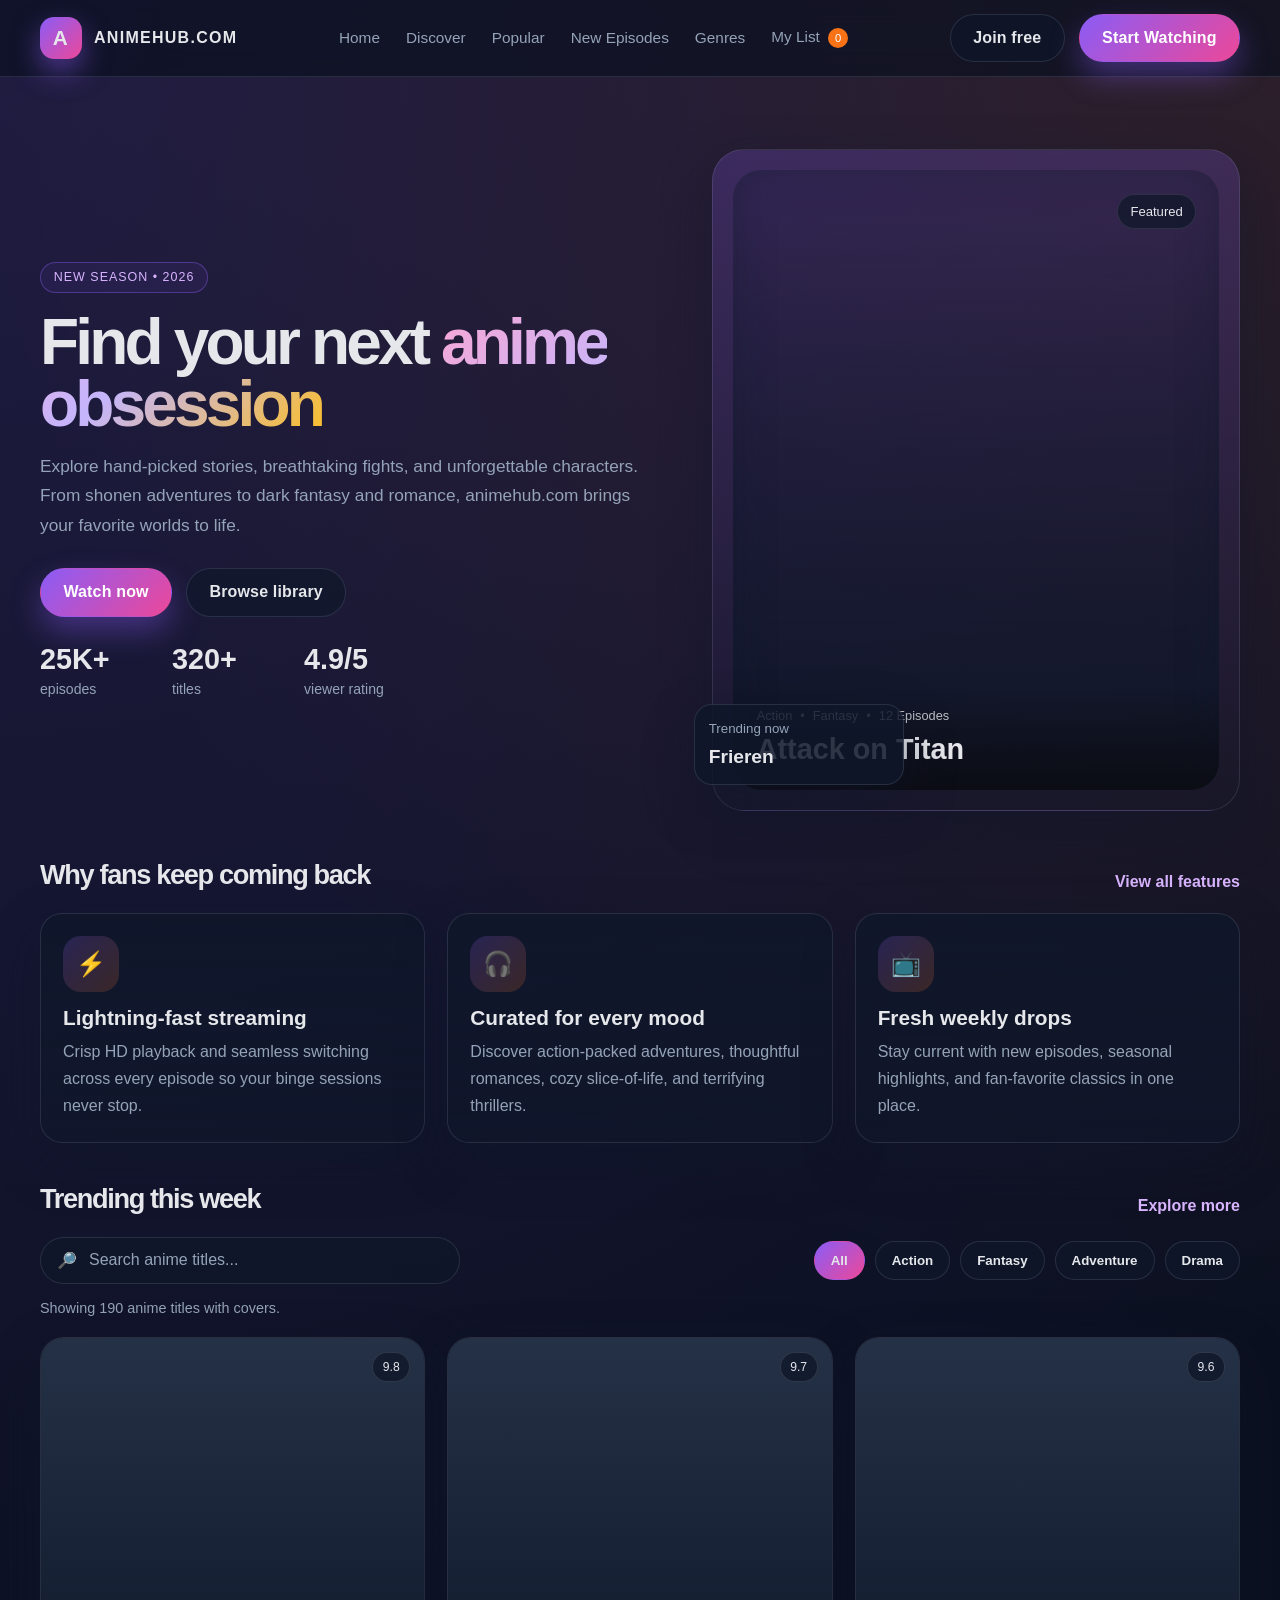
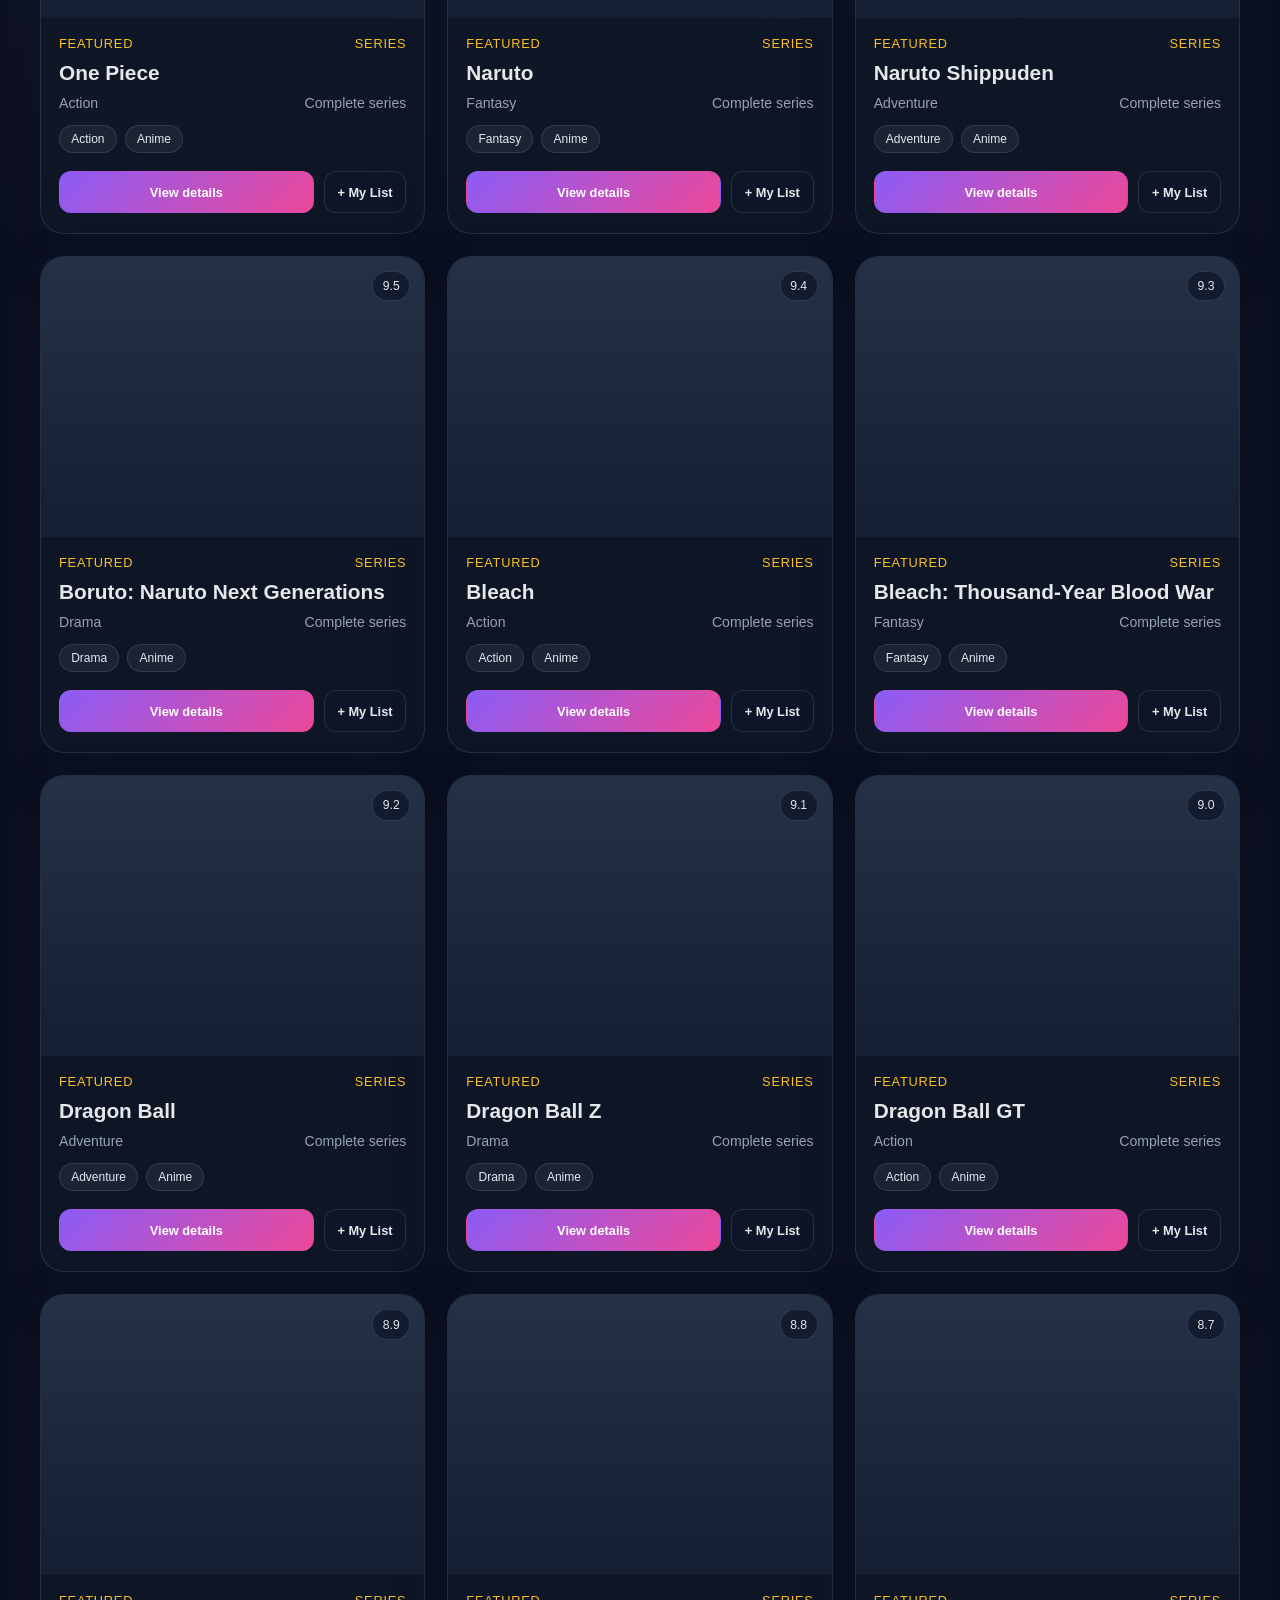
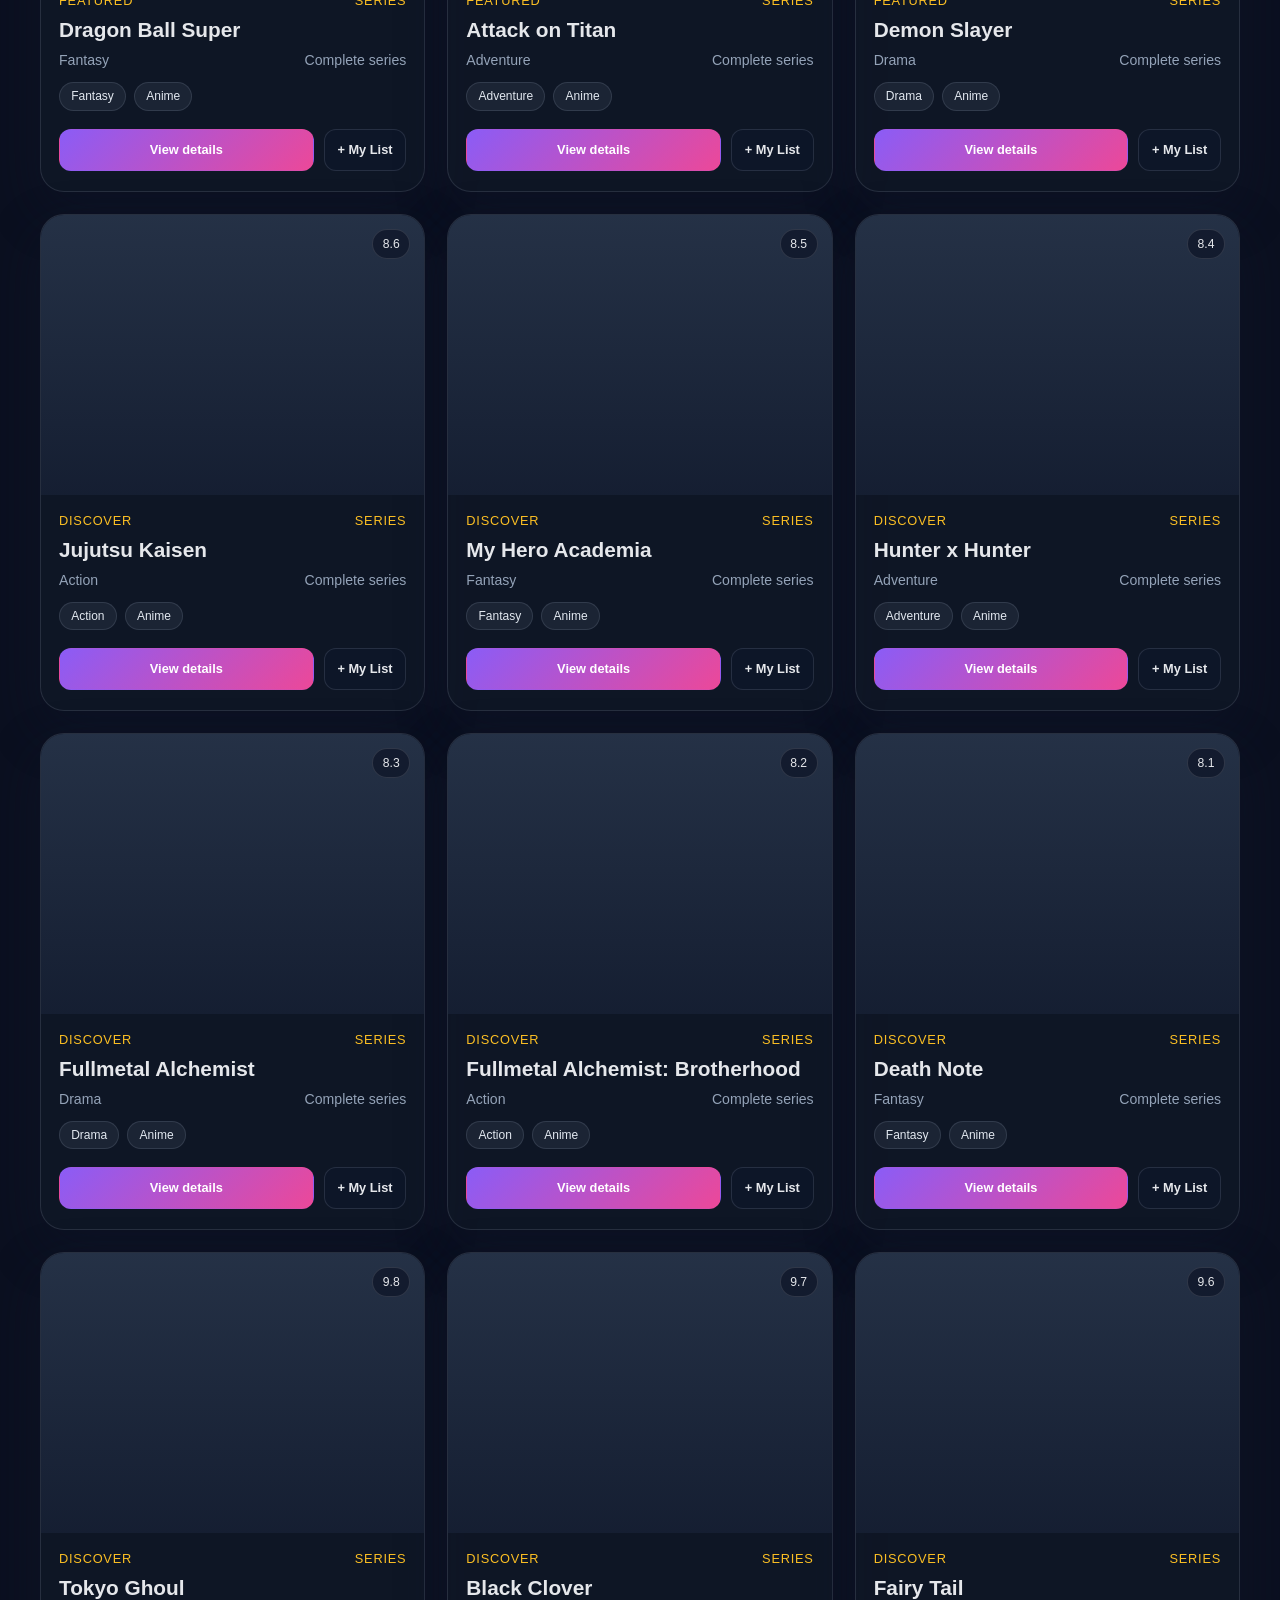
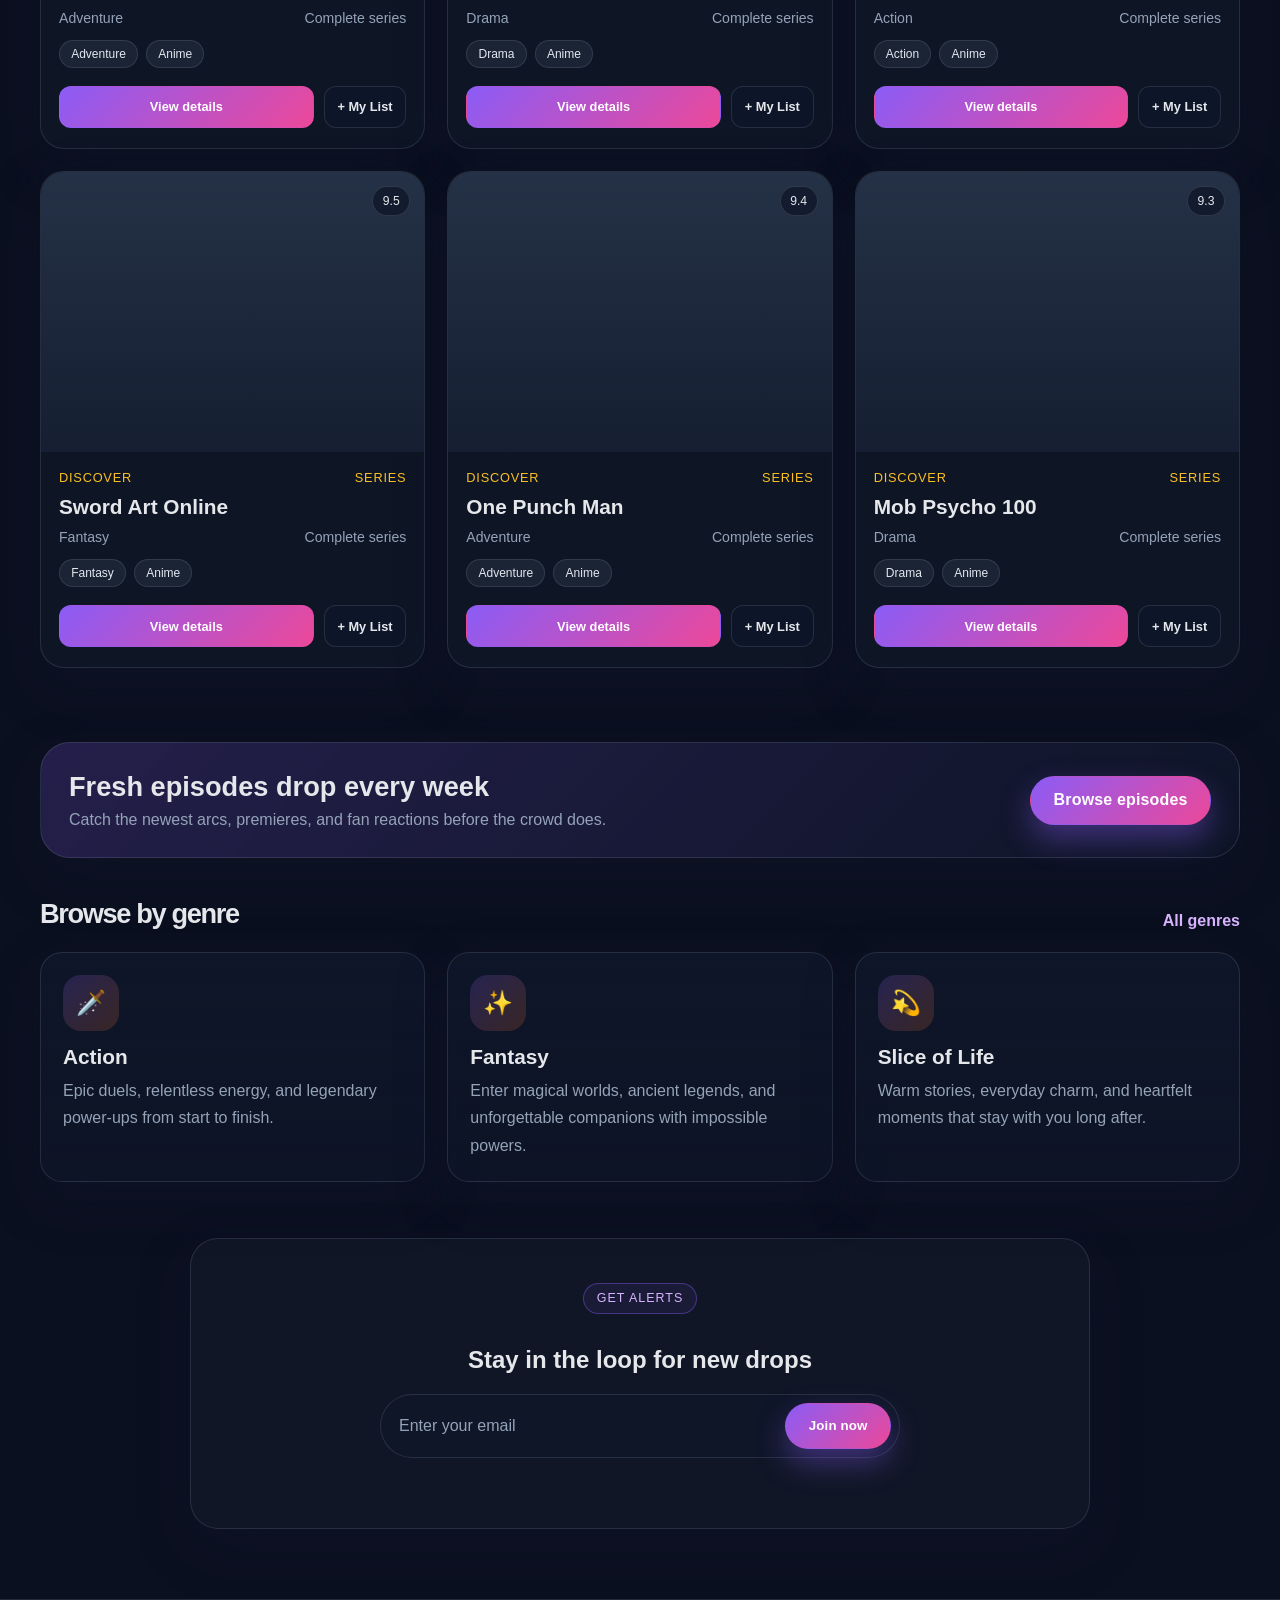
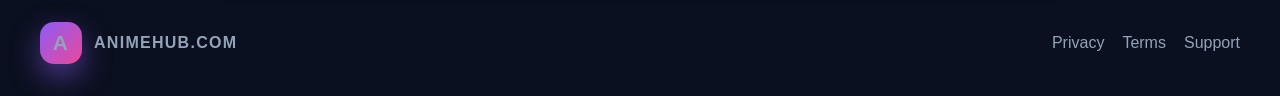
==== index.html @ bf31672d "Add files via upload" ====
<!DOCTYPE html>
<html lang="en">
  <head>
    <meta charset="UTF-8" />
    <meta name="viewport" content="width=device-width, initial-scale=1.0" />
    <title>animehub.com | Watch Your Next Obsession</title>
    <meta
      name="description"
      content="animehub.com is your portal to trending anime, epic adventures, and immersive worlds."
    />
    <meta name="theme-color" content="#0b1020" />
    <link rel="canonical" href="https://animehub.com/" />
    <meta property="og:url" content="https://animehub.com/" />
    <meta property="og:site_name" content="animehub.com" />
    <link rel="icon" type="image/svg+xml" href="favicon.svg" />
    <link rel="stylesheet" href="styles.css" />
  </head>
  <body>
    <header class="topbar">
      <div class="container nav">
        <a href="#" class="brand" aria-label="animehub.com home">
          <span class="brand-mark">A</span>
          <span>animehub.com</span>
        </a>

        <nav class="nav-links" aria-label="Main navigation">
          <a href="#home">Home</a>
          <a href="#discover">Discover</a>
          <a href="#popular">Popular</a>
          <a href="#new">New Episodes</a>
          <a href="#genres">Genres</a>
          <a href="#popular" id="watchlist-link">My List <span id="watchlist-count" class="nav-count">0</span></a>
        </nav>

        <button class="menu-toggle" type="button" aria-expanded="false" aria-controls="mobile-menu">
          <span class="sr-only">Open navigation menu</span>
          <span aria-hidden="true">☰</span>
        </button>

        <div class="nav-actions">
          <a href="#newsletter" class="btn ghost">Join free</a>
          <a href="#popular" class="btn primary">Start Watching</a>
        </div>
      </div>
      <nav id="mobile-menu" class="mobile-menu container" aria-label="Mobile navigation" hidden>
        <a href="#home">Home</a>
        <a href="#discover">Discover</a>
        <a href="#popular">Popular</a>
        <a href="#new">New Episodes</a>
        <a href="#genres">Genres</a>
        <a href="#popular" id="mobile-watchlist-link">My List <span id="mobile-watchlist-count" class="nav-count">0</span></a>
      </nav>
    </header>

    <main>
      <section class="hero" id="home">
        <div class="container hero-grid">
          <div class="hero-copy">
            <div class="eyebrow">New season • 2026</div>
            <h1>Find your next <span>anime obsession</span></h1>
            <p>
              Explore hand-picked stories, breathtaking fights, and unforgettable characters.
              From shonen adventures to dark fantasy and romance, animehub.com brings your favorite worlds to life.
            </p>

            <div class="hero-actions">
              <a href="#popular" class="btn primary">Watch now</a>
              <a href="#discover" class="btn ghost">Browse library</a>
            </div>

            <div class="stat-row" aria-label="Site statistics">
              <div class="stat">
                <strong>25K+</strong>
                <span>episodes</span>
              </div>
              <div class="stat">
                <strong>320+</strong>
                <span>titles</span>
              </div>
              <div class="stat">
                <strong>4.9/5</strong>
                <span>viewer rating</span>
              </div>
            </div>
          </div>

          <div class="hero-visual" aria-label="Featured anime poster">
            <div class="poster-frame">
              <div
                class="poster-card"
                style="background-image: linear-gradient(180deg, rgba(15, 23, 42, 0.15), rgba(15, 23, 42, 0.8)), url('https://cdn.myanimelist.net/images/anime/10/47347.jpg');"
              >
                <div class="poster-badge">Featured</div>

                <div class="poster-info">
                  <div class="meta">
                    <span>Action</span>
                    <span>•</span>
                    <span>Fantasy</span>
                    <span>•</span>
                    <span>12 Episodes</span>
                  </div>
                  <h3>Attack on Titan</h3>
                </div>
              </div>
            </div>

            <div class="float-card">
              <small>Trending now</small>
              <strong>Frieren</strong>
            </div>
          </div>
        </div>
      </section>

      <section class="section" id="discover">
        <div class="container">
          <div class="section-header">
            <h2>Why fans keep coming back</h2>
            <a href="#genres" class="link-more">View all features</a>
          </div>

          <div class="feature-row">
            <article class="feature-card">
              <div class="feature-icon">⚡</div>
              <h3>Lightning-fast streaming</h3>
              <p>
                Crisp HD playback and seamless switching across every episode so your binge sessions never stop.
              </p>
            </article>

            <article class="feature-card">
              <div class="feature-icon">🎧</div>
              <h3>Curated for every mood</h3>
              <p>
                Discover action-packed adventures, thoughtful romances, cozy slice-of-life, and terrifying thrillers.
              </p>
            </article>

            <article class="feature-card">
              <div class="feature-icon">📺</div>
              <h3>Fresh weekly drops</h3>
              <p>
                Stay current with new episodes, seasonal highlights, and fan-favorite classics in one place.
              </p>
            </article>
          </div>
        </div>
      </section>

      <section class="section" id="popular">
        <div class="container">
          <div class="section-header">
            <h2>Trending this week</h2>
            <a href="#popular" class="link-more">Explore more</a>
          </div>

          <div class="library-toolbar">
            <label class="search-box" aria-label="Search anime">
              <span>🔎</span>
              <input id="anime-search" type="search" placeholder="Search anime titles..." />
            </label>

            <div class="filter-chips" aria-label="Anime categories">
              <button class="filter-btn active" type="button" data-filter="All">All</button>
              <button class="filter-btn" type="button" data-filter="Action">Action</button>
              <button class="filter-btn" type="button" data-filter="Fantasy">Fantasy</button>
              <button class="filter-btn" type="button" data-filter="Adventure">Adventure</button>
              <button class="filter-btn" type="button" data-filter="Drama">Drama</button>
            </div>
          </div>

          <p id="catalog-status" class="catalog-status" aria-live="polite">Showing the animehub.com collection.</p>

          <div id="trending-grid" class="grid trending-grid"></div>
        </div>
      </section>

      <section class="section" id="new">
        <div class="container">
          <div class="banner">
            <div>
              <h3>Fresh episodes drop every week</h3>
              <p>Catch the newest arcs, premieres, and fan reactions before the crowd does.</p>
            </div>
            <a href="#popular" class="btn primary">Browse episodes</a>
          </div>
        </div>
      </section>

      <section class="section" id="genres">
        <div class="container">
          <div class="section-header">
            <h2>Browse by genre</h2>
            <a href="#popular" class="link-more">All genres</a>
          </div>

          <div class="feature-row">
            <article class="feature-card">
              <div class="feature-icon">🗡️</div>
              <h3>Action</h3>
              <p>Epic duels, relentless energy, and legendary power-ups from start to finish.</p>
            </article>

            <article class="feature-card">
              <div class="feature-icon">✨</div>
              <h3>Fantasy</h3>
              <p>Enter magical worlds, ancient legends, and unforgettable companions with impossible powers.</p>
            </article>

            <article class="feature-card">
              <div class="feature-icon">💫</div>
              <h3>Slice of Life</h3>
              <p>Warm stories, everyday charm, and heartfelt moments that stay with you long after.</p>
            </article>
          </div>
        </div>
      </section>

      <div class="container newsletter" id="newsletter">
        <div class="newsletter-card">
          <p class="eyebrow">Get alerts</p>
          <h2>Stay in the loop for new drops</h2>
          <form id="newsletter-form" class="newsletter-form">
            <input type="email" placeholder="Enter your email" aria-label="Email address" autocomplete="email" required />
            <button type="submit" class="btn primary">Join now</button>
          </form>
          <p id="newsletter-status" aria-live="polite"></p>
        </div>
      </div>
    </main>

    <dialog id="anime-dialog" class="anime-dialog" aria-labelledby="dialog-title">
      <button class="dialog-close" type="button" aria-label="Close title details">×</button>
      <div id="dialog-cover" class="dialog-cover"></div>
      <div class="dialog-content">
        <p id="dialog-kicker" class="eyebrow"></p>
        <h2 id="dialog-title"></h2>
        <p id="dialog-description" class="dialog-description"></p>
        <div class="dialog-actions">
          <a id="dialog-watch" class="btn primary" href="#">Open streaming page</a>
          <button id="dialog-list" class="btn ghost" type="button">Add to My List</button>
        </div>
      </div>
    </dialog>

    <footer>
      <div class="container footer-row">
        <div class="brand">
          <span class="brand-mark">A</span>
          <span>animehub.com</span>
        </div>

        <div class="footer-links">
          <a href="#newsletter">Privacy</a>
          <a href="#newsletter">Terms</a>
          <a href="mailto:support@animehub.example">Support</a>
        </div>
      </div>
    </footer>

    <script src="script.js" defer></script>
  </body>
</html>
---- styles.css ----
:root {
  --bg: #0b1020;
  --bg-2: #111827;
  --panel: rgba(15, 23, 42, 0.9);
  --panel-soft: rgba(30, 41, 59, 0.9);
  --surface: #111827;
  --surface-2: #1f2937;
  --primary: #8b5cf6;
  --secondary: #f97316;
  --text: #e5e7eb;
  --muted: #94a3b8;
  --line: rgba(148, 163, 184, 0.18);
  --success: #34d399;
  --shadow: 0 20px 50px rgba(15, 23, 42, 0.45);
}

* {
  box-sizing: border-box;
}

html {
  scroll-behavior: smooth;
}

body {
  margin: 0;
  font-family: "Segoe UI", Tahoma, Geneva, Verdana, sans-serif;
  background:
    radial-gradient(circle at top left, rgba(139, 92, 246, 0.16), transparent 28%),
    radial-gradient(circle at top right, rgba(249, 115, 22, 0.12), transparent 20%),
    var(--bg);
  color: var(--text);
}

a {
  color: inherit;
  text-decoration: none;
}

img {
  max-width: 100%;
  display: block;
}

.container {
  width: min(1200px, calc(100% - 32px));
  margin: 0 auto;
}

.topbar {
  position: sticky;
  top: 0;
  z-index: 10;
  backdrop-filter: blur(12px);
  background: rgba(11, 16, 32, 0.7);
  border-bottom: 1px solid var(--line);
}

.nav {
  display: flex;
  align-items: center;
  justify-content: space-between;
  gap: 20px;
  min-height: 76px;
}

.brand {
  display: flex;
  align-items: center;
  gap: 12px;
  font-weight: 800;
  letter-spacing: 0.08em;
  text-transform: uppercase;
}

.brand-mark {
  width: 42px;
  height: 42px;
  display: grid;
  place-items: center;
  border-radius: 14px;
  background: linear-gradient(135deg, var(--primary), #ec4899);
  box-shadow: 0 12px 28px rgba(139, 92, 246, 0.5);
  font-size: 1.3rem;
}

.nav-links {
  display: flex;
  align-items: center;
  gap: 26px;
  color: var(--muted);
  font-size: 0.96rem;
}

.nav-links a:hover {
  color: var(--text);
}

.nav-count {
  display: inline-grid;
  place-items: center;
  min-width: 20px;
  height: 20px;
  padding: 0 5px;
  margin-left: 4px;
  border-radius: 999px;
  background: var(--secondary);
  color: #fff;
  font-size: 0.7rem;
  line-height: 1;
}

.menu-toggle,
.mobile-menu {
  display: none;
}

.nav-actions {
  display: flex;
  align-items: center;
  gap: 14px;
}

.btn {
  display: inline-flex;
  align-items: center;
  justify-content: center;
  border: 1px solid transparent;
  padding: 0.9rem 1.4rem;
  border-radius: 999px;
  font-weight: 700;
  transition: 0.2s ease;
  cursor: pointer;
  letter-spacing: 0.01em;
}

.btn.primary {
  background: linear-gradient(135deg, var(--primary), #ec4899);
  color: white;
  box-shadow: 0 14px 30px rgba(139, 92, 246, 0.38);
}

.btn.primary:hover {
  transform: translateY(-1px);
  box-shadow: 0 18px 34px rgba(139, 92, 246, 0.46);
}

.btn.ghost {
  background: rgba(15, 23, 42, 0.65);
  border-color: var(--line);
  color: var(--text);
}

:focus-visible {
  outline: 3px solid #fbbf24;
  outline-offset: 3px;
}

.hero {
  padding: 72px 0 20px;
}

.hero-grid {
  display: grid;
  grid-template-columns: 1.1fr 0.9fr;
  gap: 26px;
  align-items: center;
}

.eyebrow {
  display: inline-flex;
  align-items: center;
  gap: 8px;
  padding: 0.45rem 0.8rem;
  border: 1px solid rgba(139, 92, 246, 0.4);
  background: rgba(139, 92, 246, 0.08);
  border-radius: 999px;
  font-size: 0.78rem;
  color: #d8b4fe;
  letter-spacing: 0.08em;
  text-transform: uppercase;
}

.hero-copy h1 {
  margin: 18px 0 16px;
  font-size: clamp(2.8rem, 5vw, 5rem);
  line-height: 0.98;
  letter-spacing: -0.06em;
}

.hero-copy h1 span {
  background: linear-gradient(135deg, #f9a8d4, #c4b5fd, #fbbf24);
  -webkit-background-clip: text;
  background-clip: text;
  color: transparent;
}

.hero-copy p {
  margin: 0 0 28px;
  max-width: 620px;
  color: var(--muted);
  font-size: 1.08rem;
  line-height: 1.7;
}

.hero-actions {
  display: flex;
  flex-wrap: wrap;
  gap: 14px;
  margin-bottom: 26px;
}

.stat-row {
  display: flex;
  flex-wrap: wrap;
  gap: 22px;
}

.stat {
  min-width: 110px;
}

.stat strong {
  display: block;
  font-size: 1.8rem;
  margin-bottom: 4px;
}

.stat span {
  color: var(--muted);
  font-size: 0.88rem;
}

.hero-visual {
  position: relative;
}

.poster-frame {
  position: relative;
  padding: 20px;
  border-radius: 32px;
  background: linear-gradient(180deg, rgba(139, 92, 246, 0.22), rgba(15, 23, 42, 0.15));
  border: 1px solid var(--line);
  box-shadow: var(--shadow);
}

.poster-card {
  position: relative;
  overflow: hidden;
  min-height: 620px;
  border-radius: 28px;
  background-size: cover;
  background-position: center;
  box-shadow: inset 0 0 40px rgba(15, 23, 42, 0.4);
}

.poster-badge {
  position: absolute;
  top: 24px;
  right: 24px;
  padding: 0.55rem 0.75rem;
  border-radius: 999px;
  background: rgba(15, 23, 42, 0.75);
  border: 1px solid rgba(255,255,255,0.1);
  font-size: 0.82rem;
  backdrop-filter: blur(10px);
}

.poster-info {
  position: absolute;
  inset: auto 0 0 0;
  padding: 24px;
  background: linear-gradient(180deg, transparent, rgba(11,12,18,0.9));
}

.poster-info .meta {
  display: flex;
  gap: 8px;
  flex-wrap: wrap;
  color: #f8fafc;
  opacity: 0.75;
  margin-bottom: 10px;
  font-size: 0.8rem;
}

.poster-info h3 {
  margin: 0;
  font-size: clamp(1.8rem, 2vw, 2.5rem);
}

.float-card {
  position: absolute;
  left: -18px;
  bottom: 26px;
  width: 210px;
  padding: 16px 14px;
  border-radius: 18px;
  background: rgba(15, 23, 42, 0.85);
  border: 1px solid var(--line);
  box-shadow: var(--shadow);
}

.float-card small {
  display: block;
  color: var(--muted);
  margin-bottom: 10px;
}

.float-card strong {
  display: block;
  font-size: 1.2rem;
}

.section {
  padding: 28px 0 12px;
}

.section-header {
  display: flex;
  align-items: end;
  justify-content: space-between;
  gap: 16px;
  margin-bottom: 22px;
}

.section-header h2 {
  margin: 0;
  font-size: clamp(1.7rem, 2vw, 2.4rem);
  letter-spacing: -0.05em;
}

.link-more {
  color: #d8b4fe;
  font-weight: 700;
}

.feature-row {
  display: grid;
  grid-template-columns: repeat(3, minmax(0, 1fr));
  gap: 22px;
}

.feature-card {
  padding: 22px;
  border: 1px solid var(--line);
  background: linear-gradient(180deg, rgba(15, 23, 42, 0.85), rgba(15, 23, 42, 0.6));
  border-radius: 22px;
  box-shadow: var(--shadow);
}

.feature-icon {
  width: 56px;
  height: 56px;
  display: grid;
  place-items: center;
  border-radius: 18px;
  background: linear-gradient(135deg, rgba(139,92,246,0.2), rgba(249,115,22,0.18));
  font-size: 1.5rem;
  margin-bottom: 14px;
}

.feature-card h3 {
  margin: 0 0 8px;
  font-size: 1.3rem;
}

.feature-card p {
  margin: 0;
  color: var(--muted);
  line-height: 1.7;
}

.grid {
  display: grid;
  gap: 22px;
}

.library-toolbar {
  display: flex;
  align-items: center;
  justify-content: space-between;
  gap: 16px;
  margin-bottom: 24px;
  flex-wrap: wrap;
}

.catalog-status {
  min-height: 1.3em;
  margin: -8px 0 18px;
  color: var(--muted);
  font-size: 0.9rem;
}

.search-box {
  flex: 1 1 320px;
  display: flex;
  align-items: center;
  gap: 10px;
  background: rgba(15, 23, 42, 0.8);
  border: 1px solid var(--line);
  border-radius: 999px;
  padding: 0.8rem 1rem;
  max-width: 420px;
}

.search-box input {
  flex: 1;
  border: none;
  background: transparent;
  color: var(--text);
  font: inherit;
  outline: none;
}

.search-box input::placeholder {
  color: var(--muted);
}

.filter-chips {
  display: flex;
  flex-wrap: wrap;
  gap: 10px;
}

.filter-btn {
  border: 1px solid var(--line);
  background: rgba(15, 23, 42, 0.7);
  color: var(--text);
  padding: 0.7rem 1rem;
  border-radius: 999px;
  cursor: pointer;
  font-weight: 600;
  transition: 0.2s ease;
}

.filter-btn.active,
.filter-btn:hover {
  background: linear-gradient(135deg, var(--primary), #ec4899);
  border-color: transparent;
}

.trending-grid {
  grid-template-columns: repeat(3, minmax(0, 1fr));
}

.anime-card {
  overflow: hidden;
  border-radius: 24px;
  border: 1px solid var(--line);
  background: rgba(17, 24, 39, 0.75);
  box-shadow: var(--shadow);
  cursor: pointer;
  transition: transform 0.25s ease, border-color 0.25s ease, box-shadow 0.25s ease;
}

.anime-card:hover {
  transform: translateY(-4px);
  border-color: rgba(139, 92, 246, 0.5);
  box-shadow: 0 24px 44px rgba(15, 23, 42, 0.52);
}

.anime-cover {
  position: relative;
  height: 280px;
  background-color: #273449;
  background-size: cover;
  background-position: center;
}

.anime-cover::after {
  content: "";
  position: absolute;
  inset: 0;
  background: linear-gradient(180deg, rgba(15, 23, 42, 0.1), rgba(15, 23, 42, 0.75));
}

.anime-badge {
  position: absolute;
  top: 14px;
  right: 14px;
  z-index: 1;
  padding: 0.45rem 0.6rem;
  border-radius: 999px;
  background: rgba(15, 23, 42, 0.8);
  border: 1px solid rgba(255,255,255,0.12);
  font-size: 0.76rem;
}

.anime-content {
  padding: 18px 18px 20px;
}

.anime-card-actions {
  display: grid;
  grid-template-columns: 1fr auto;
  gap: 10px;
  margin-top: 18px;
}

.card-action {
  min-height: 42px;
  border: 1px solid var(--line);
  border-radius: 12px;
  padding: 0.65rem 0.8rem;
  color: var(--text);
  background: rgba(15, 23, 42, 0.72);
  font: inherit;
  font-size: 0.8rem;
  font-weight: 700;
  cursor: pointer;
  transition: 0.2s ease;
}

.card-action:hover,
.card-action.saved {
  border-color: rgba(251, 191, 36, 0.65);
  color: #fcd34d;
}

.primary-action {
  background: linear-gradient(135deg, var(--primary), #ec4899);
  border-color: transparent;
  color: #fff;
}

.empty-state {
  grid-column: 1 / -1;
  text-align: center;
  padding: 2rem;
  border: 1px solid var(--line);
  border-radius: 18px;
  background: rgba(15, 23, 42, 0.7);
  color: var(--muted);
}

.anime-topline {
  display: flex;
  align-items: center;
  justify-content: space-between;
  gap: 8px;
  margin-bottom: 10px;
  color: #fbbf24;
  font-size: 0.8rem;
  letter-spacing: 0.06em;
  text-transform: uppercase;
}

.anime-content h3 {
  margin: 0 0 10px;
  font-size: 1.3rem;
}

.anime-meta {
  display: flex;
  align-items: center;
  justify-content: space-between;
  gap: 12px;
  color: var(--muted);
  font-size: 0.88rem;
}

.anime-tags {
  display: flex;
  flex-wrap: wrap;
  gap: 8px;
  margin-top: 14px;
}

.tag {
  display: inline-flex;
  padding: 0.38rem 0.7rem;
  border-radius: 999px;
  font-size: 0.75rem;
  color: #e2e8f0;
  background: rgba(148, 163, 184, 0.1);
  border: 1px solid var(--line);
}

.banner {
  margin-top: 34px;
  border: 1px solid var(--line);
  background: linear-gradient(135deg, rgba(139, 92, 246, 0.2), rgba(15, 23, 42, 0.7));
  border-radius: 30px;
  padding: 28px;
  display: flex;
  align-items: center;
  justify-content: space-between;
  gap: 18px;
  box-shadow: var(--shadow);
}

.banner h3 {
  margin: 0 0 8px;
  font-size: clamp(1.7rem, 2vw, 2.6rem);
}

.banner p {
  margin: 0;
  color: var(--muted);
}

.newsletter {
  margin: 44px auto 70px;
  max-width: 900px;
  text-align: center;
}

.newsletter-card {
  padding: 32px 28px;
  border-radius: 28px;
  border: 1px solid var(--line);
  background: rgba(17, 24, 39, 0.9);
  box-shadow: var(--shadow);
}

.newsletter-form {
  display: flex;
  max-width: 520px;
  margin: 20px auto 0;
  gap: 12px;
  background: rgba(15, 23, 42, 0.8);
  border: 1px solid var(--line);
  border-radius: 999px;
  padding: 8px 8px 8px 16px;
}

#newsletter-status {
  min-height: 24px;
  margin: 14px 0 0;
  font-weight: 600;
}

.newsletter-form input {
  flex: 1;
  border: none;
  background: transparent;
  color: var(--text);
  font: inherit;
  outline: none;
}

.newsletter-form input::placeholder {
  color: var(--muted);
}

footer {
  border-top: 1px solid var(--line);
  color: var(--muted);
  padding: 22px 0 32px;
}

.footer-row {
  display: flex;
  align-items: center;
  justify-content: space-between;
  gap: 20px;
}

.footer-links {
  display: flex;
  gap: 18px;
  flex-wrap: wrap;
}

.anime-dialog {
  width: min(620px, calc(100% - 32px));
  padding: 0;
  overflow: hidden;
  border: 1px solid rgba(148, 163, 184, 0.3);
  border-radius: 24px;
  background: var(--surface);
  color: var(--text);
  box-shadow: 0 30px 90px rgba(0, 0, 0, 0.55);
}

.anime-dialog::backdrop {
  background: rgba(2, 6, 23, 0.78);
  backdrop-filter: blur(5px);
}

.dialog-close {
  position: absolute;
  z-index: 2;
  top: 14px;
  right: 14px;
  width: 40px;
  height: 40px;
  border: 1px solid rgba(255, 255, 255, 0.18);
  border-radius: 50%;
  background: rgba(15, 23, 42, 0.75);
  color: #fff;
  font-size: 1.5rem;
  cursor: pointer;
}

.dialog-cover {
  min-height: 230px;
  background-position: center 25%;
  background-size: cover;
}

.dialog-content {
  padding: 24px;
}

.dialog-content h2 {
  margin: 14px 0 10px;
  font-size: clamp(1.8rem, 4vw, 2.6rem);
}

.dialog-description {
  margin: 0;
  color: var(--muted);
  line-height: 1.7;
}

.dialog-actions {
  display: flex;
  flex-wrap: wrap;
  gap: 12px;
  margin-top: 22px;
}

.dialog-status {
  min-height: 1.3em;
  margin: 14px 0 0;
  color: var(--success);
  font-size: 0.9rem;
}

.sr-only {
  position: absolute;
  width: 1px;
  height: 1px;
  padding: 0;
  margin: -1px;
  overflow: hidden;
  clip: rect(0, 0, 0, 0);
  white-space: nowrap;
  border: 0;
}

@media (max-width: 980px) {
  .hero-grid,
  .feature-row,
  .trending-grid {
    grid-template-columns: 1fr;
  }

  .nav-links {
    display: none;
  }

  .menu-toggle {
    display: inline-grid;
    place-items: center;
    width: 42px;
    height: 42px;
    margin-left: auto;
    border: 1px solid var(--line);
    border-radius: 12px;
    background: rgba(15, 23, 42, 0.75);
    color: var(--text);
    font-size: 1.2rem;
    cursor: pointer;
  }

  .mobile-menu[hidden] {
    display: none;
  }

  .mobile-menu {
    display: grid;
    grid-template-columns: repeat(3, 1fr);
    gap: 8px;
    padding-bottom: 16px;
  }

  .mobile-menu a {
    padding: 12px;
    border: 1px solid var(--line);
    border-radius: 12px;
    color: var(--muted);
    text-align: center;
    font-size: 0.9rem;
  }

  .mobile-menu a:hover {
    color: var(--text);
    border-color: rgba(139, 92, 246, 0.6);
  }

  .poster-card {
    min-height: 520px;
  }
}

@media (max-width: 640px) {
  .nav {
    padding: 12px 0;
  }

  .nav-actions {
    gap: 8px;
  }

  .nav-actions .ghost {
    display: none;
  }

  .btn {
    padding: 0.8rem 1rem;
    font-size: 0.9rem;
  }

  .hero {
    padding-top: 42px;
  }

  .hero-copy h1 {
    font-size: 2.8rem;
  }

  .section-header,
  .banner,
  .footer-row {
    flex-direction: column;
    align-items: flex-start;
  }

  .newsletter-form {
    flex-direction: column;
    border-radius: 18px;
    padding: 14px;
  }

  .newsletter-form .btn {
    width: 100%;
  }

  .mobile-menu {
    grid-template-columns: repeat(2, 1fr);
  }

  .anime-card-actions {
    grid-template-columns: 1fr;
  }

  .dialog-actions .btn {
    width: 100%;
  }
}
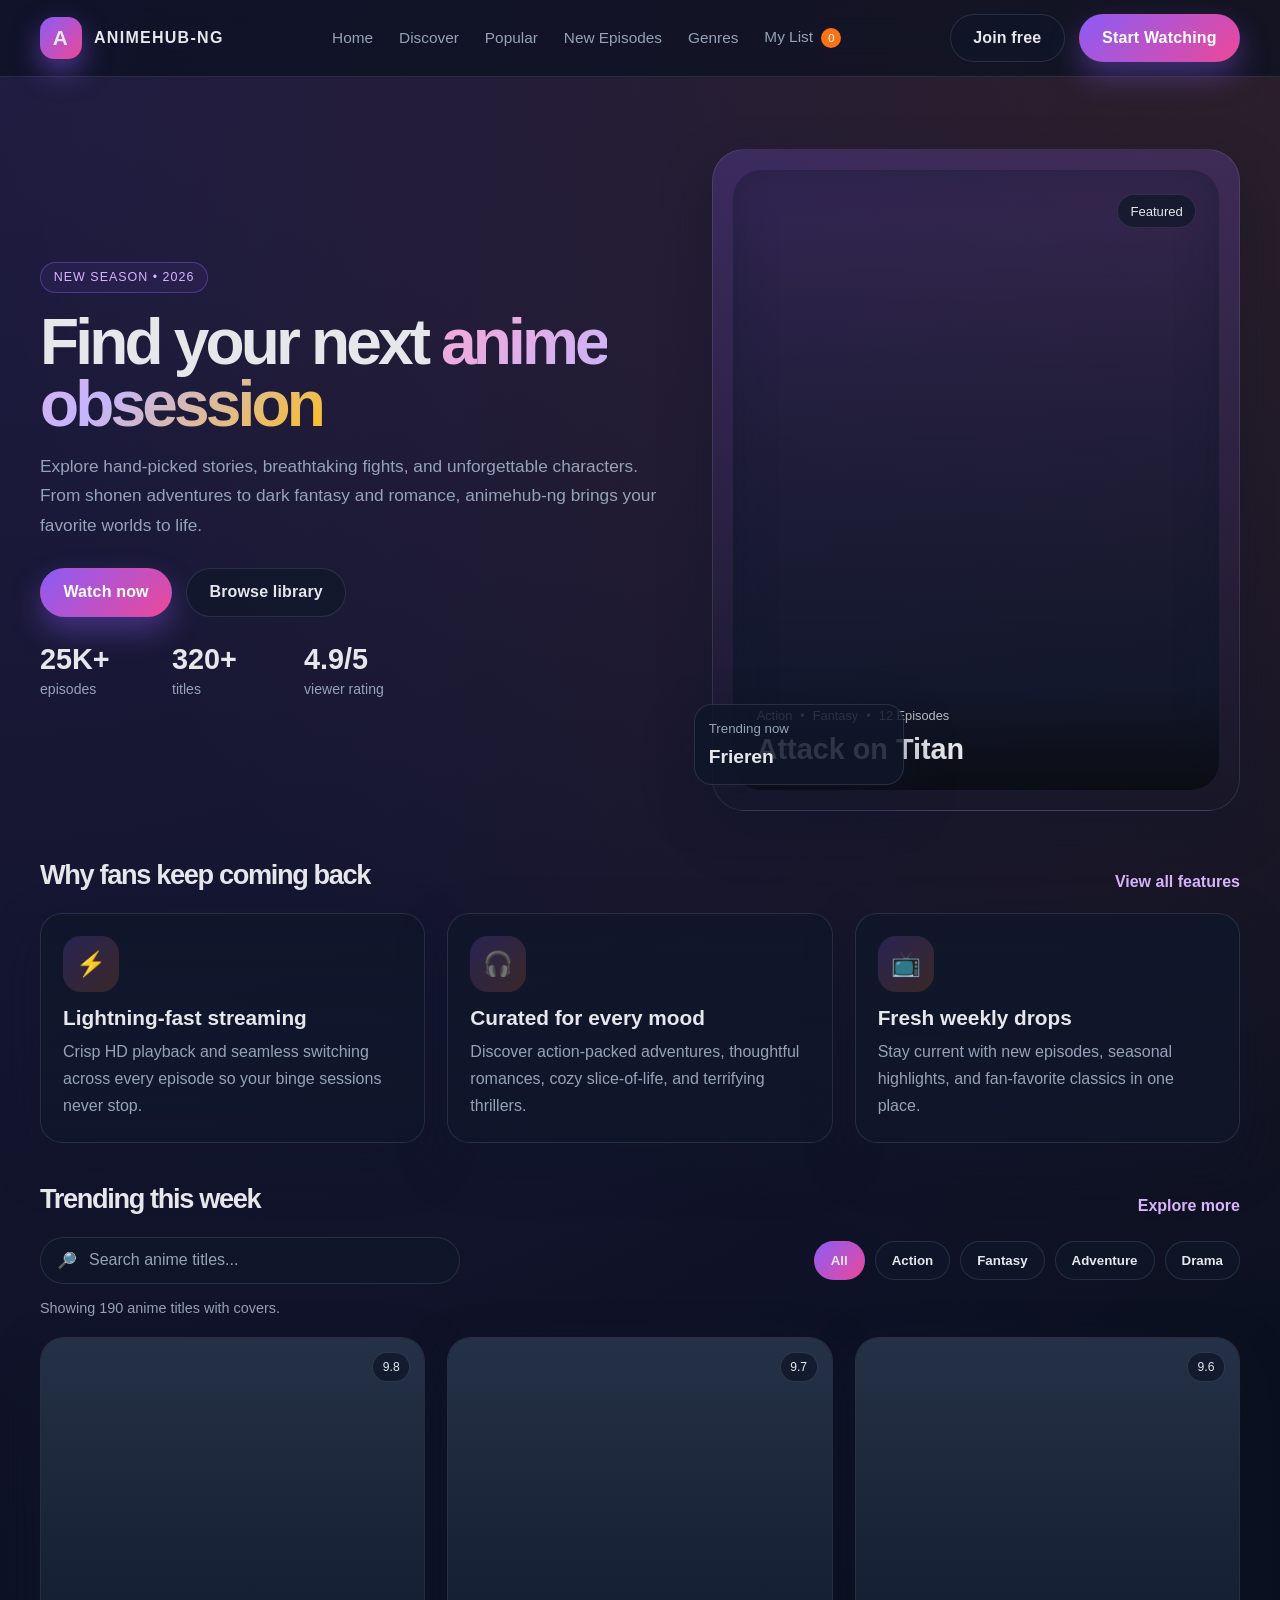
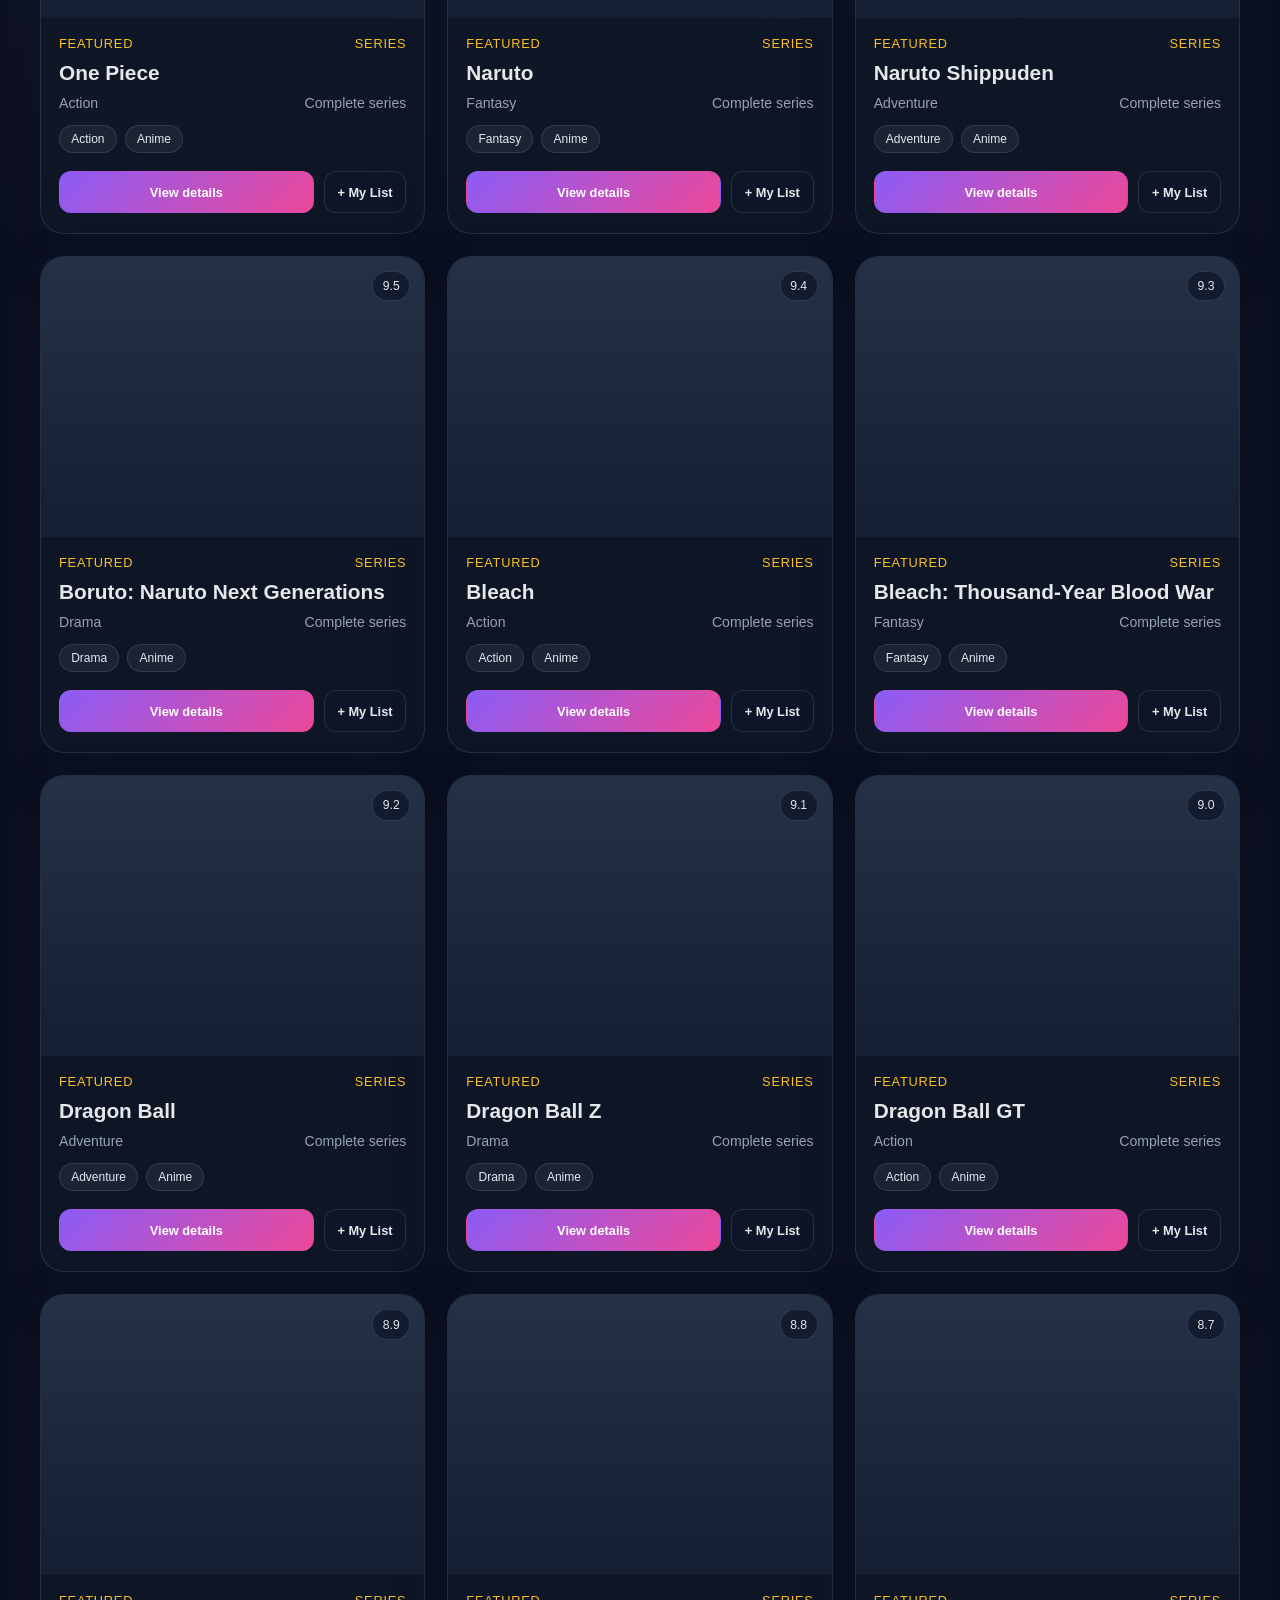
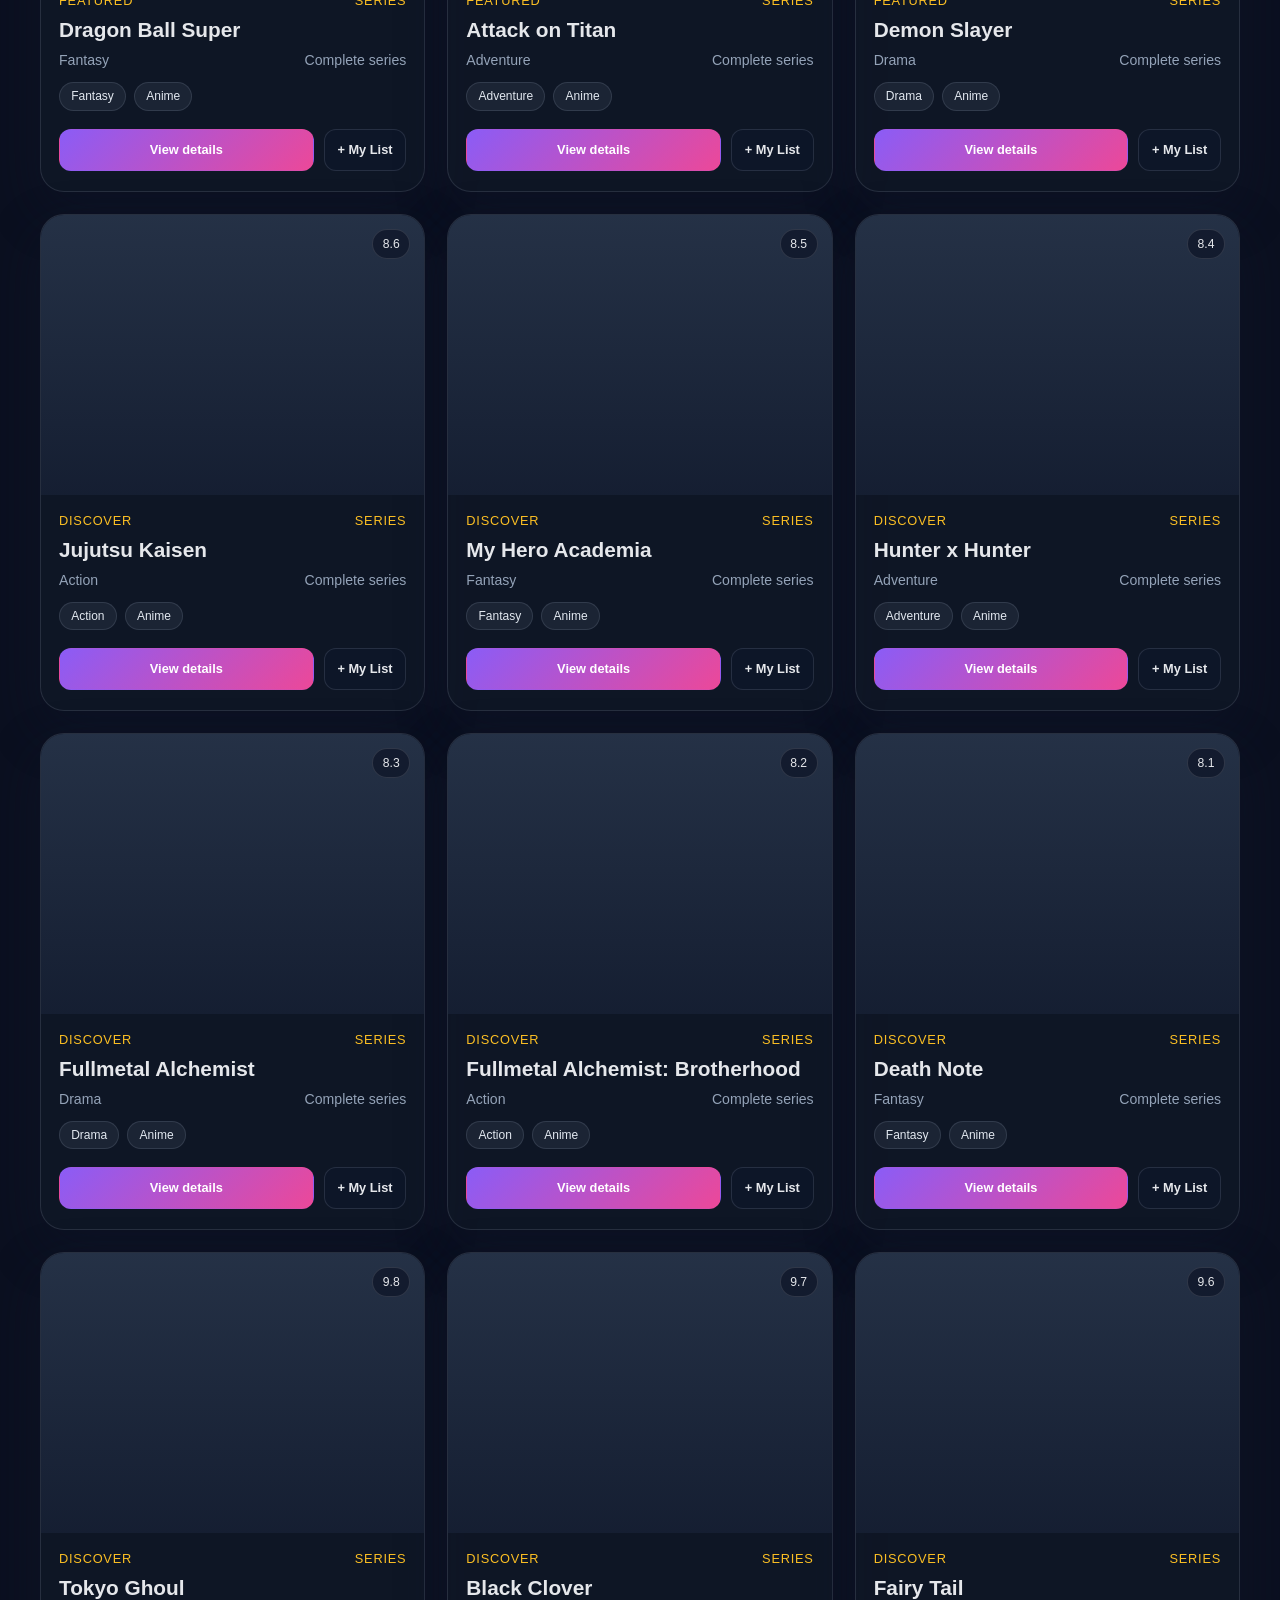
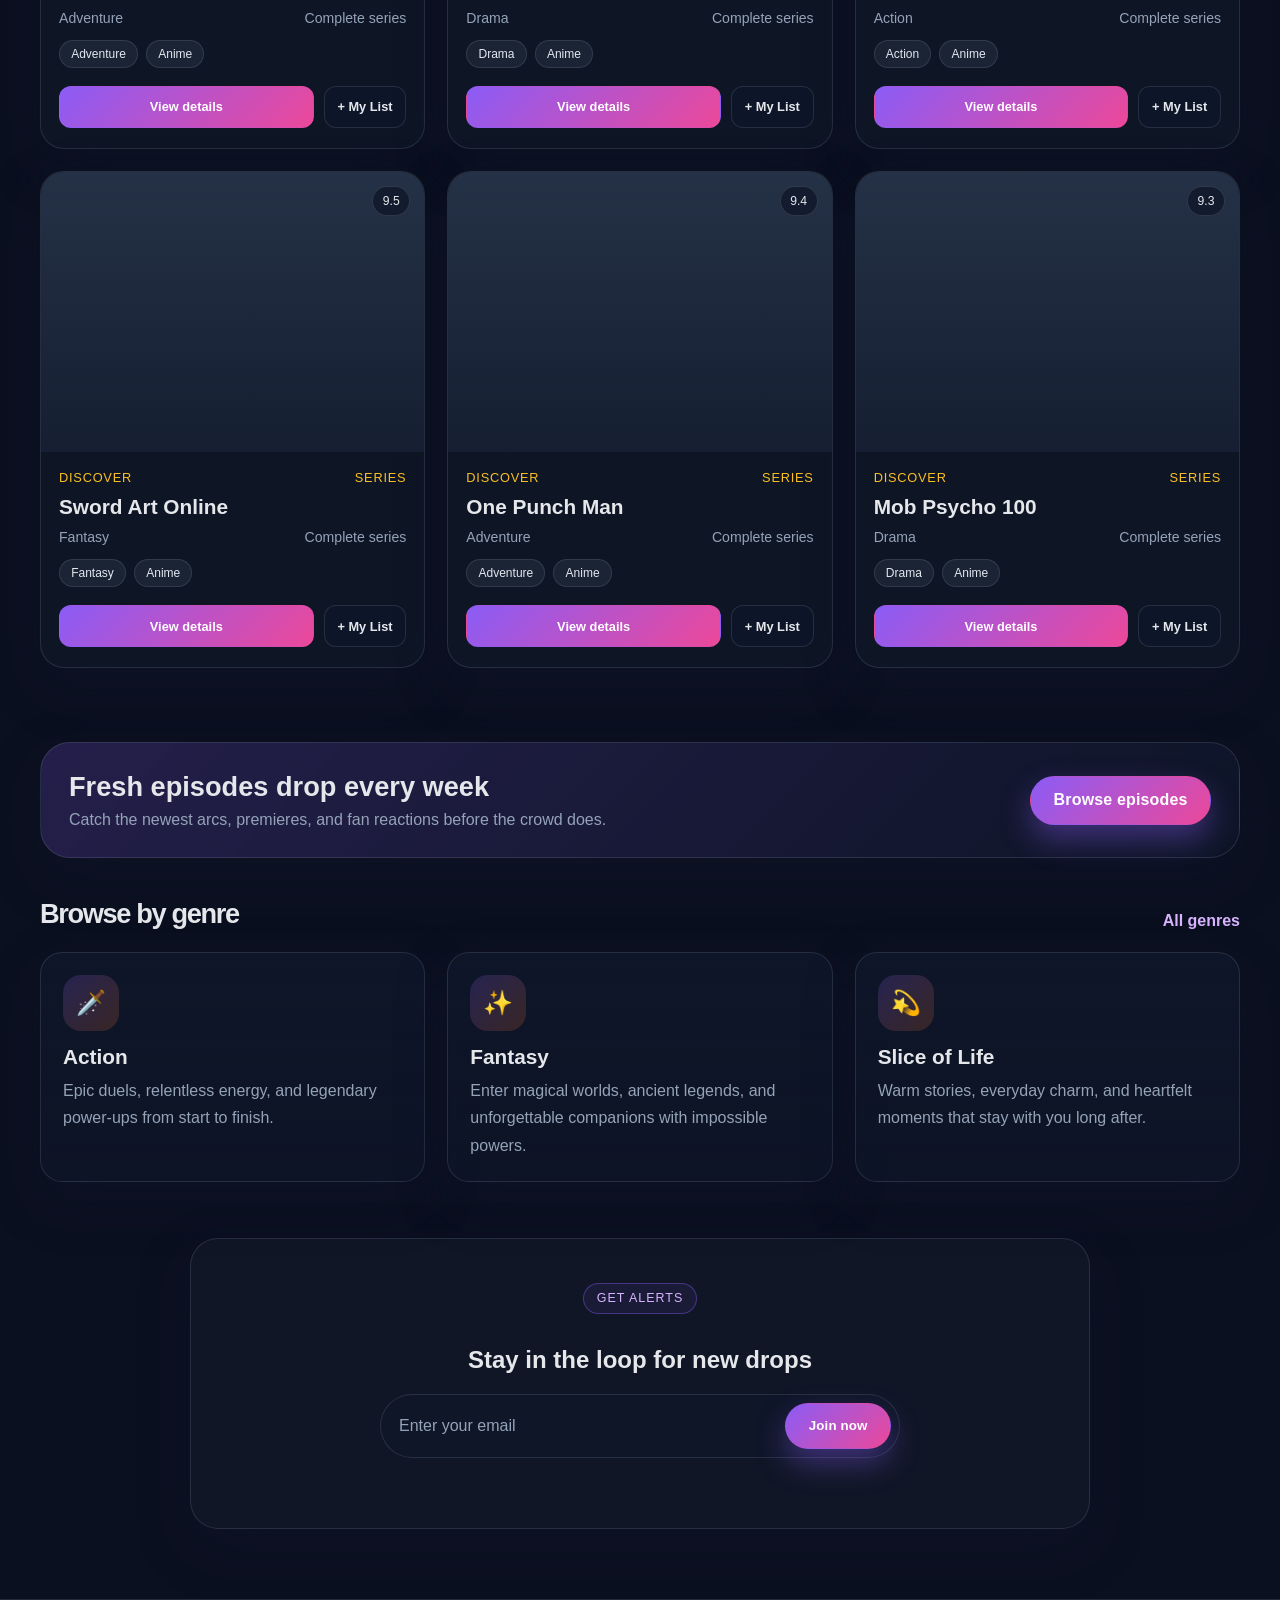
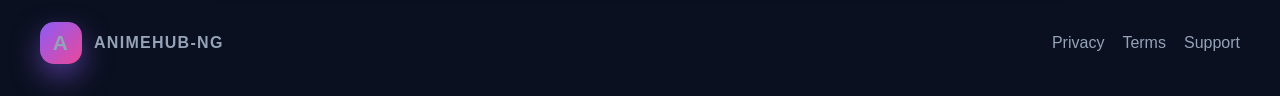
==== commit f819181f: "Add files via upload" ====
--- a/index.html
+++ b/index.html
@@ -3,24 +3,24 @@
   <head>
     <meta charset="UTF-8" />
     <meta name="viewport" content="width=device-width, initial-scale=1.0" />
-    <title>animehub.com | Watch Your Next Obsession</title>
+    <title>animehub-ng | Watch Your Next Obsession</title>
     <meta
       name="description"
-      content="animehub.com is your portal to trending anime, epic adventures, and immersive worlds."
+      content="animehub-ng is your portal to trending anime, epic adventures, and immersive worlds."
     />
     <meta name="theme-color" content="#0b1020" />
-    <link rel="canonical" href="https://animehub.com/" />
-    <meta property="og:url" content="https://animehub.com/" />
-    <meta property="og:site_name" content="animehub.com" />
+    <link rel="canonical" href="https://animehub-ng.github.io/" />
+    <meta property="og:url" content="https://animehub-ng.github.io/" />
+    <meta property="og:site_name" content="animehub-ng" />
     <link rel="icon" type="image/svg+xml" href="favicon.svg" />
     <link rel="stylesheet" href="styles.css" />
   </head>
   <body>
     <header class="topbar">
       <div class="container nav">
-        <a href="#" class="brand" aria-label="animehub.com home">
+        <a href="#" class="brand" aria-label="animehub-ng home">
           <span class="brand-mark">A</span>
-          <span>animehub.com</span>
+          <span>animehub-ng</span>
         </a>
 
         <nav class="nav-links" aria-label="Main navigation">
@@ -60,7 +60,7 @@
             <h1>Find your next <span>anime obsession</span></h1>
             <p>
               Explore hand-picked stories, breathtaking fights, and unforgettable characters.
-              From shonen adventures to dark fantasy and romance, animehub.com brings your favorite worlds to life.
+              From shonen adventures to dark fantasy and romance, animehub-ng brings your favorite worlds to life.
             </p>
 
             <div class="hero-actions">
@@ -170,7 +170,7 @@
             </div>
           </div>
 
-          <p id="catalog-status" class="catalog-status" aria-live="polite">Showing the animehub.com collection.</p>
+          <p id="catalog-status" class="catalog-status" aria-live="polite">Showing the animehub-ng collection.</p>
 
           <div id="trending-grid" class="grid trending-grid"></div>
         </div>
@@ -248,7 +248,7 @@
       <div class="container footer-row">
         <div class="brand">
           <span class="brand-mark">A</span>
-          <span>animehub.com</span>
+          <span>animehub-ng</span>
         </div>
 
         <div class="footer-links">
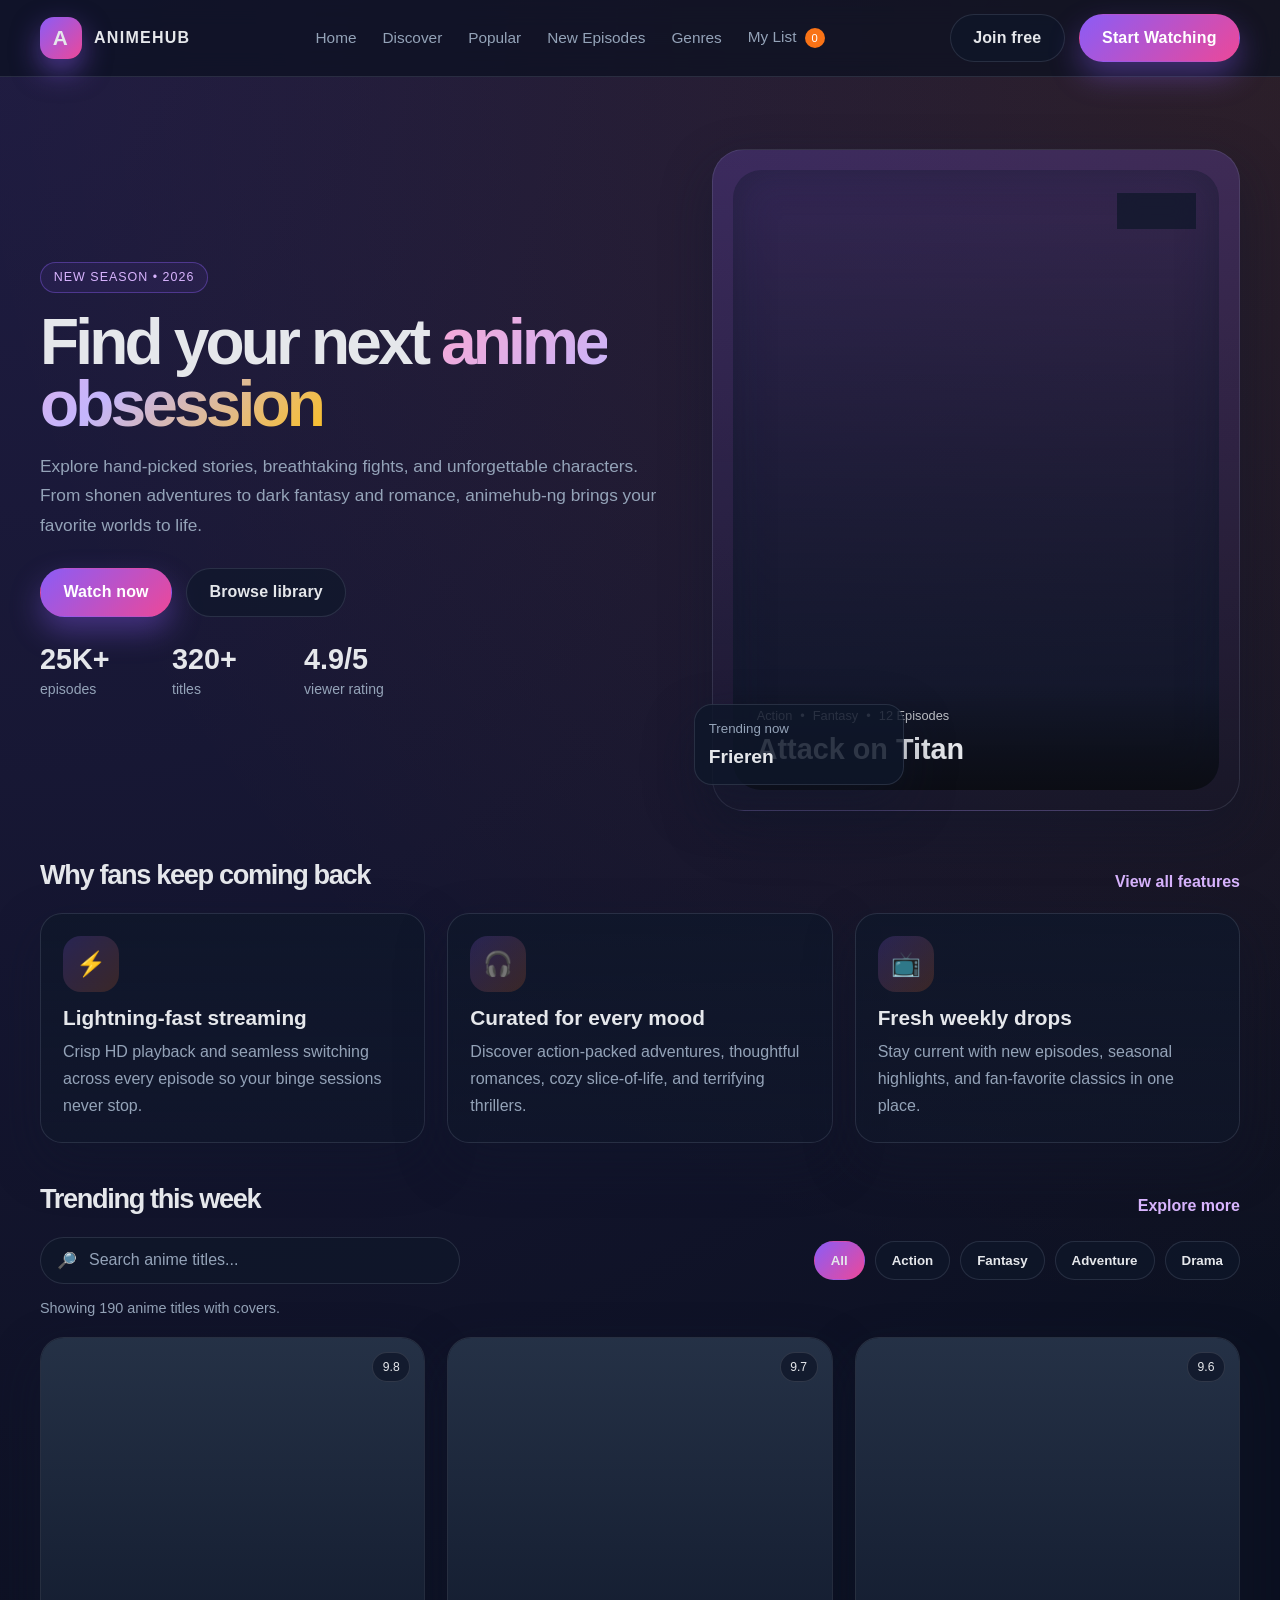
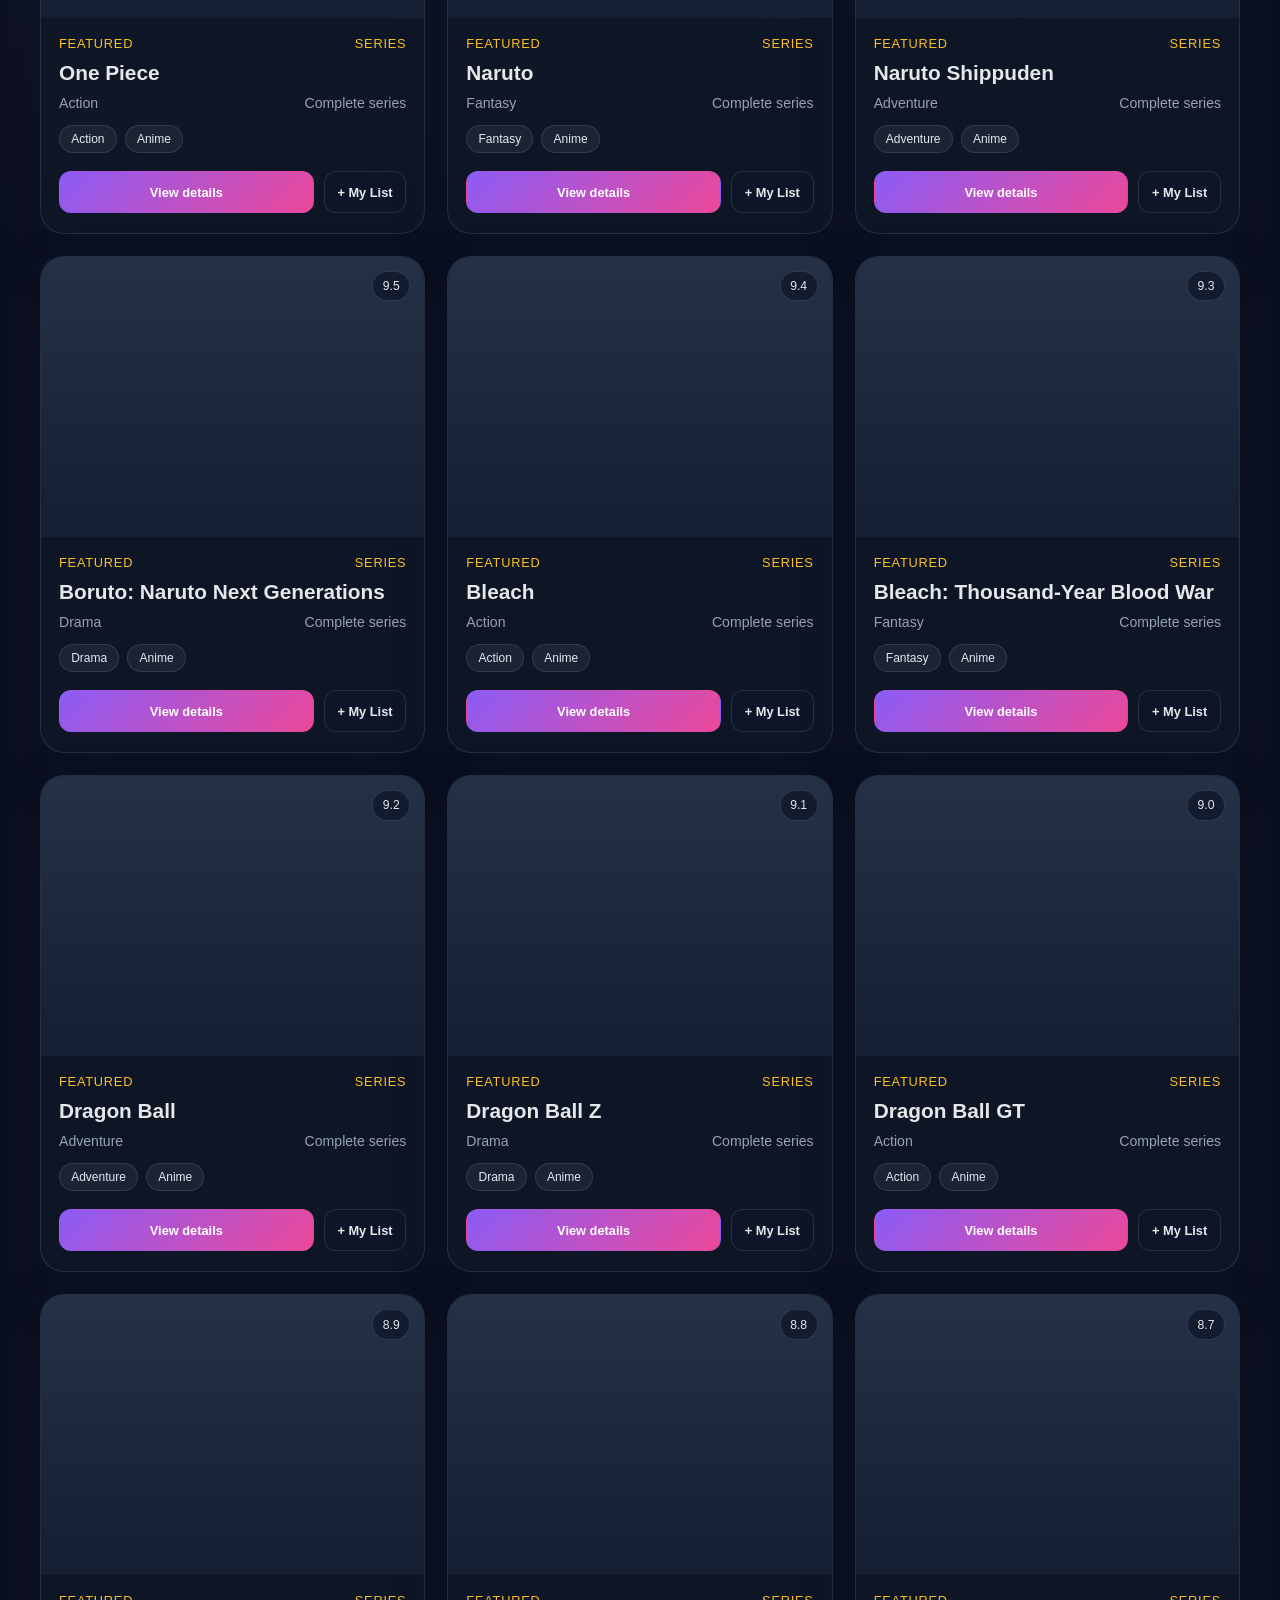
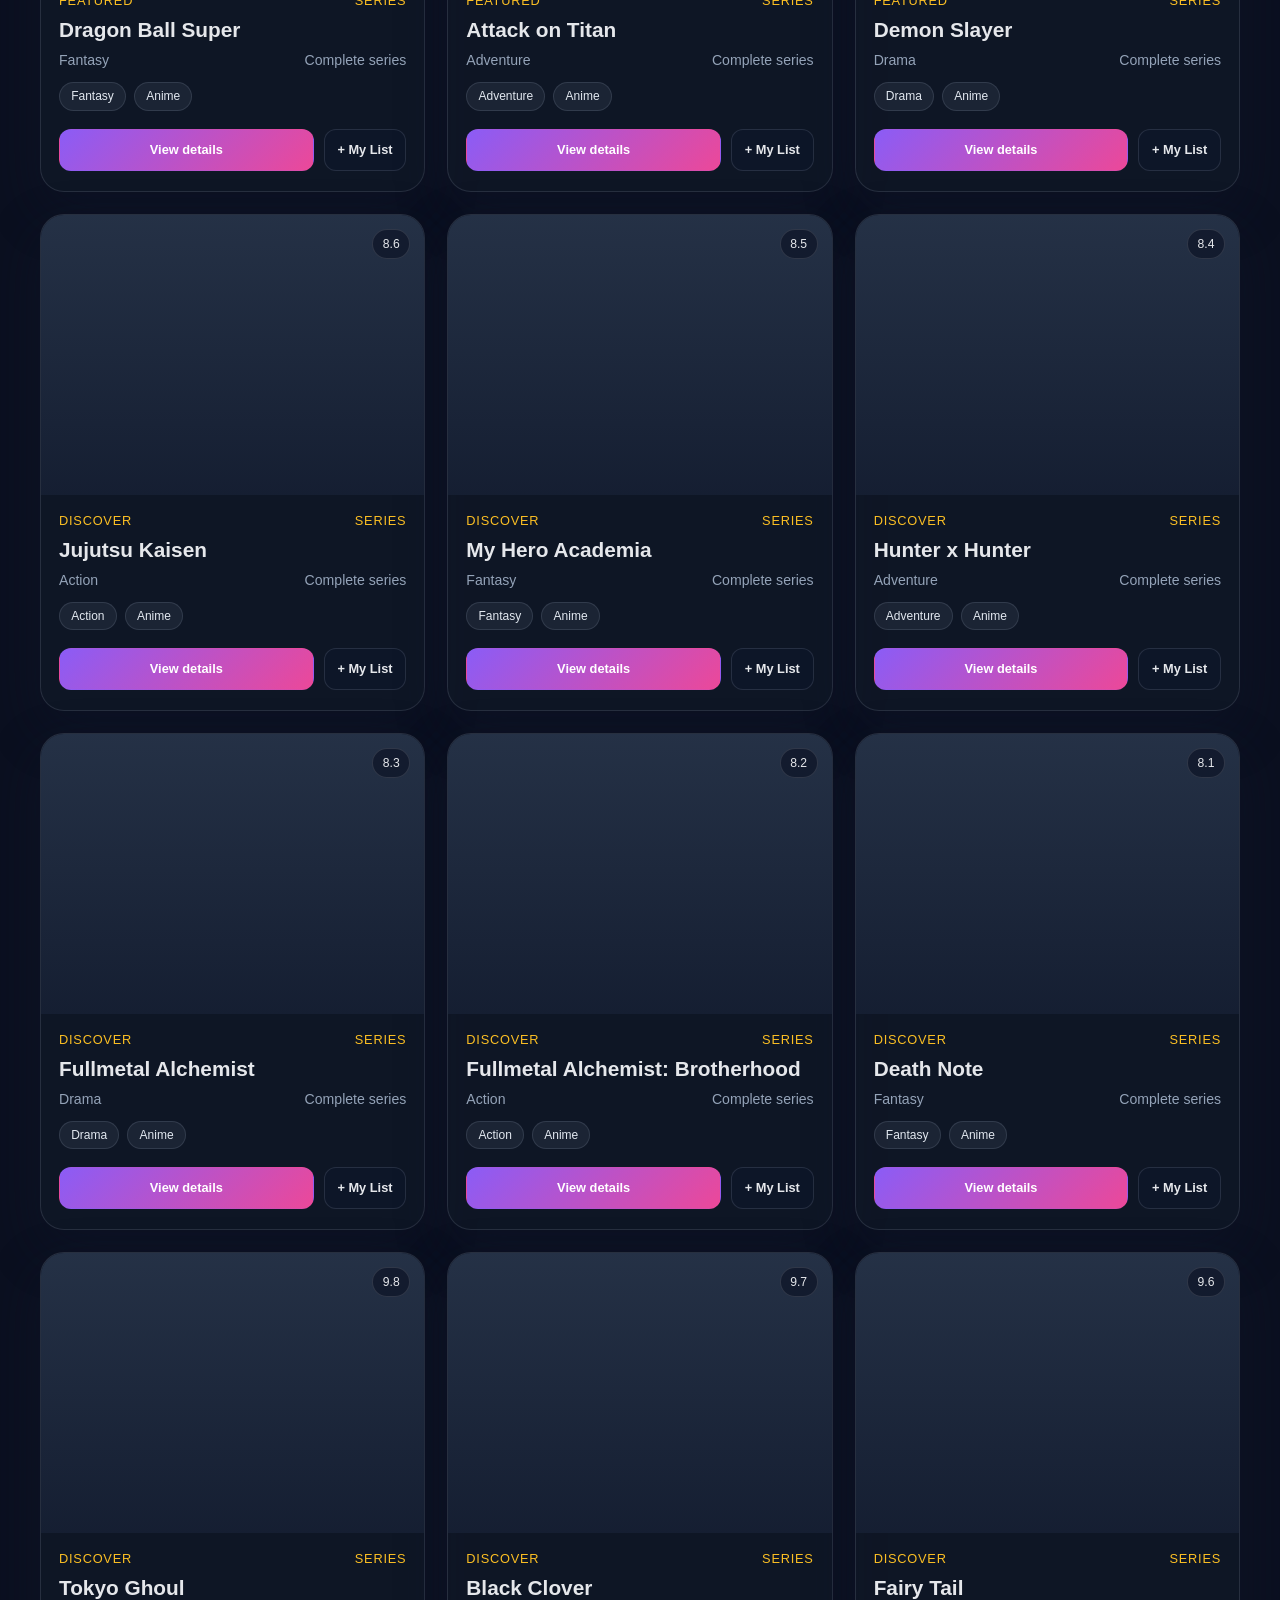
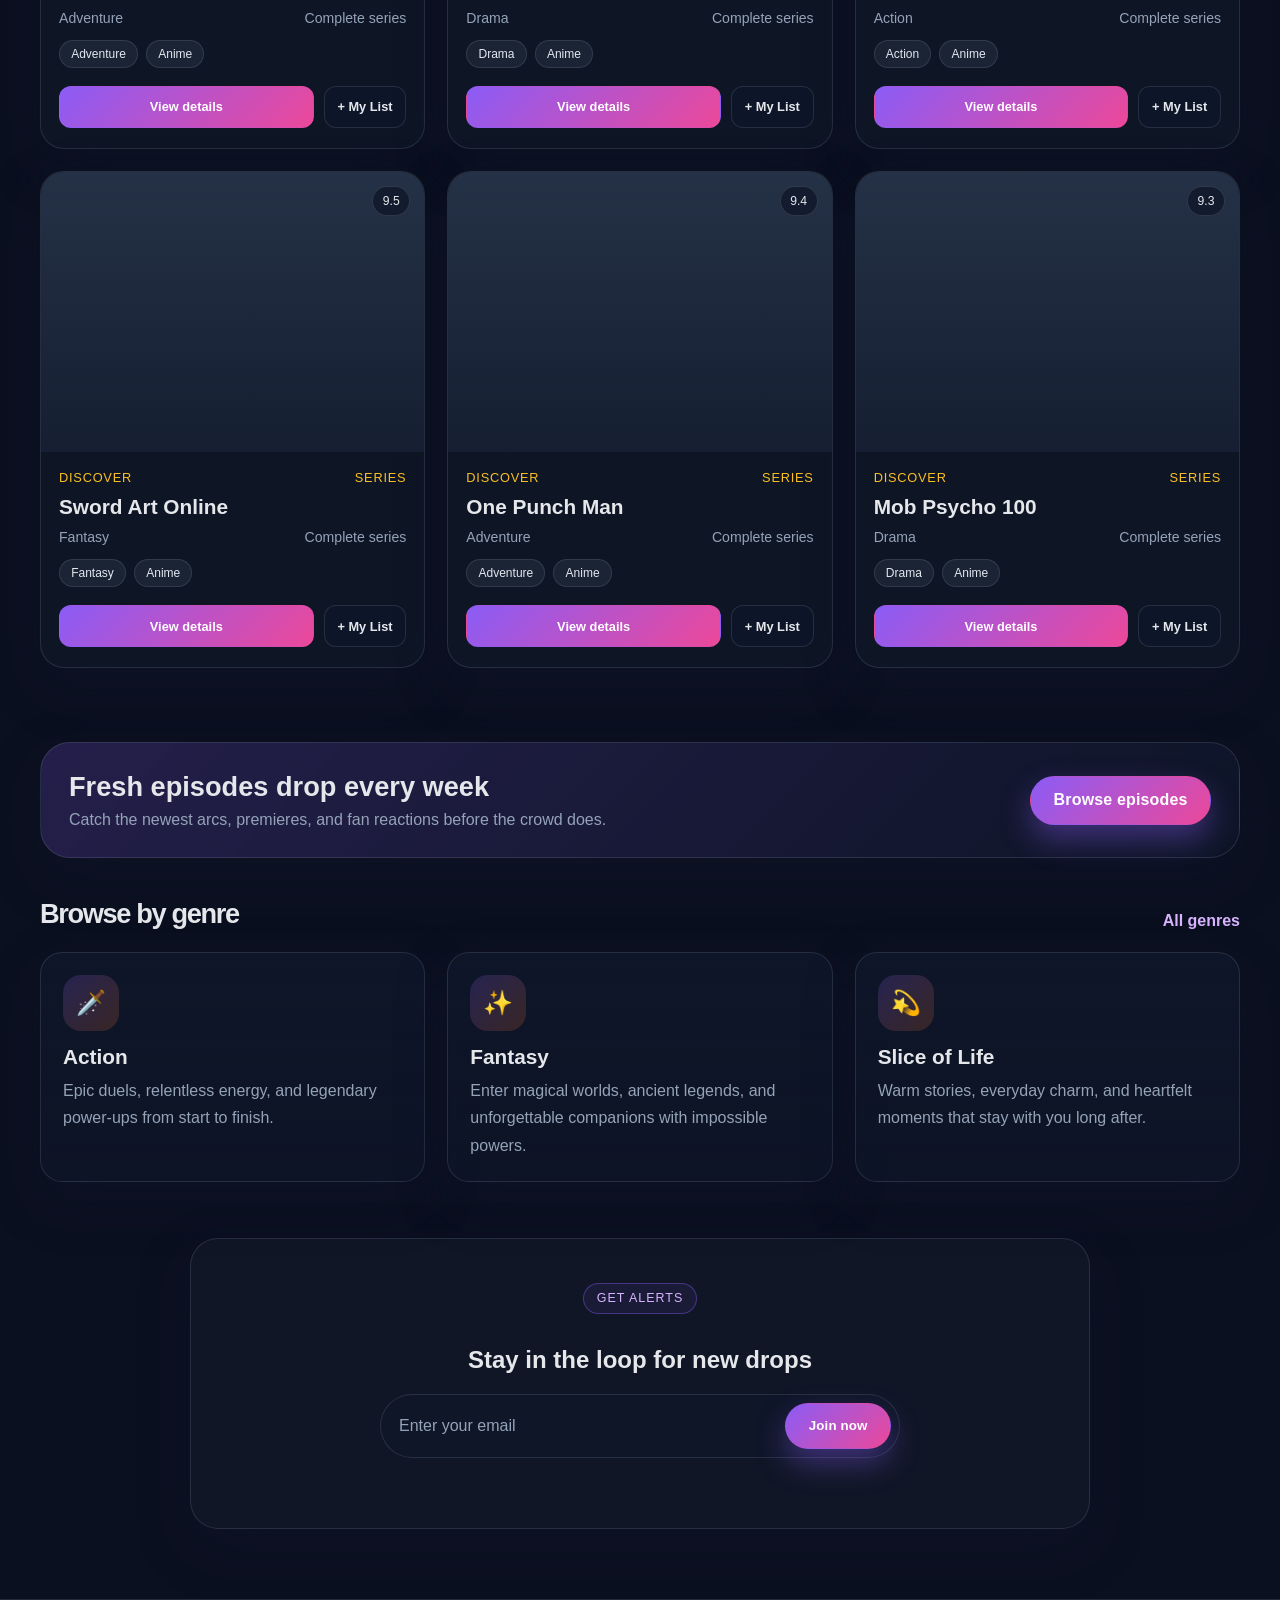
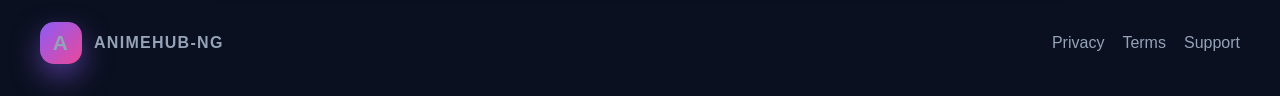
==== commit 032c9f9b: "Refactor HTML for branding and content updates Updated the website title and description for brandin" ====
--- a/index.html
+++ b/index.html
@@ -3,10 +3,10 @@
   <head>
     <meta charset="UTF-8" />
     <meta name="viewport" content="width=device-width, initial-scale=1.0" />
-    <title>animehub-ng | Watch Your Next Obsession</title>
+    <title>AnimeHub | Watch Your Next Obsession</title>
     <meta
       name="description"
-      content="animehub-ng is your portal to trending anime, epic adventures, and immersive worlds."
+      content="AnimeHub is your portal to trending anime, epic adventures, and immersive worlds."
     />
     <meta name="theme-color" content="#0b1020" />
     <link rel="canonical" href="https://animehub-ng.github.io/" />
@@ -20,7 +20,7 @@
       <div class="container nav">
         <a href="#" class="brand" aria-label="animehub-ng home">
           <span class="brand-mark">A</span>
-          <span>animehub-ng</span>
+          <span>AnimeHub</span>
         </a>
 
         <nav class="nav-links" aria-label="Main navigation">
@@ -261,4 +261,4 @@
 
     <script src="script.js" defer></script>
   </body>
-</html>+</html>
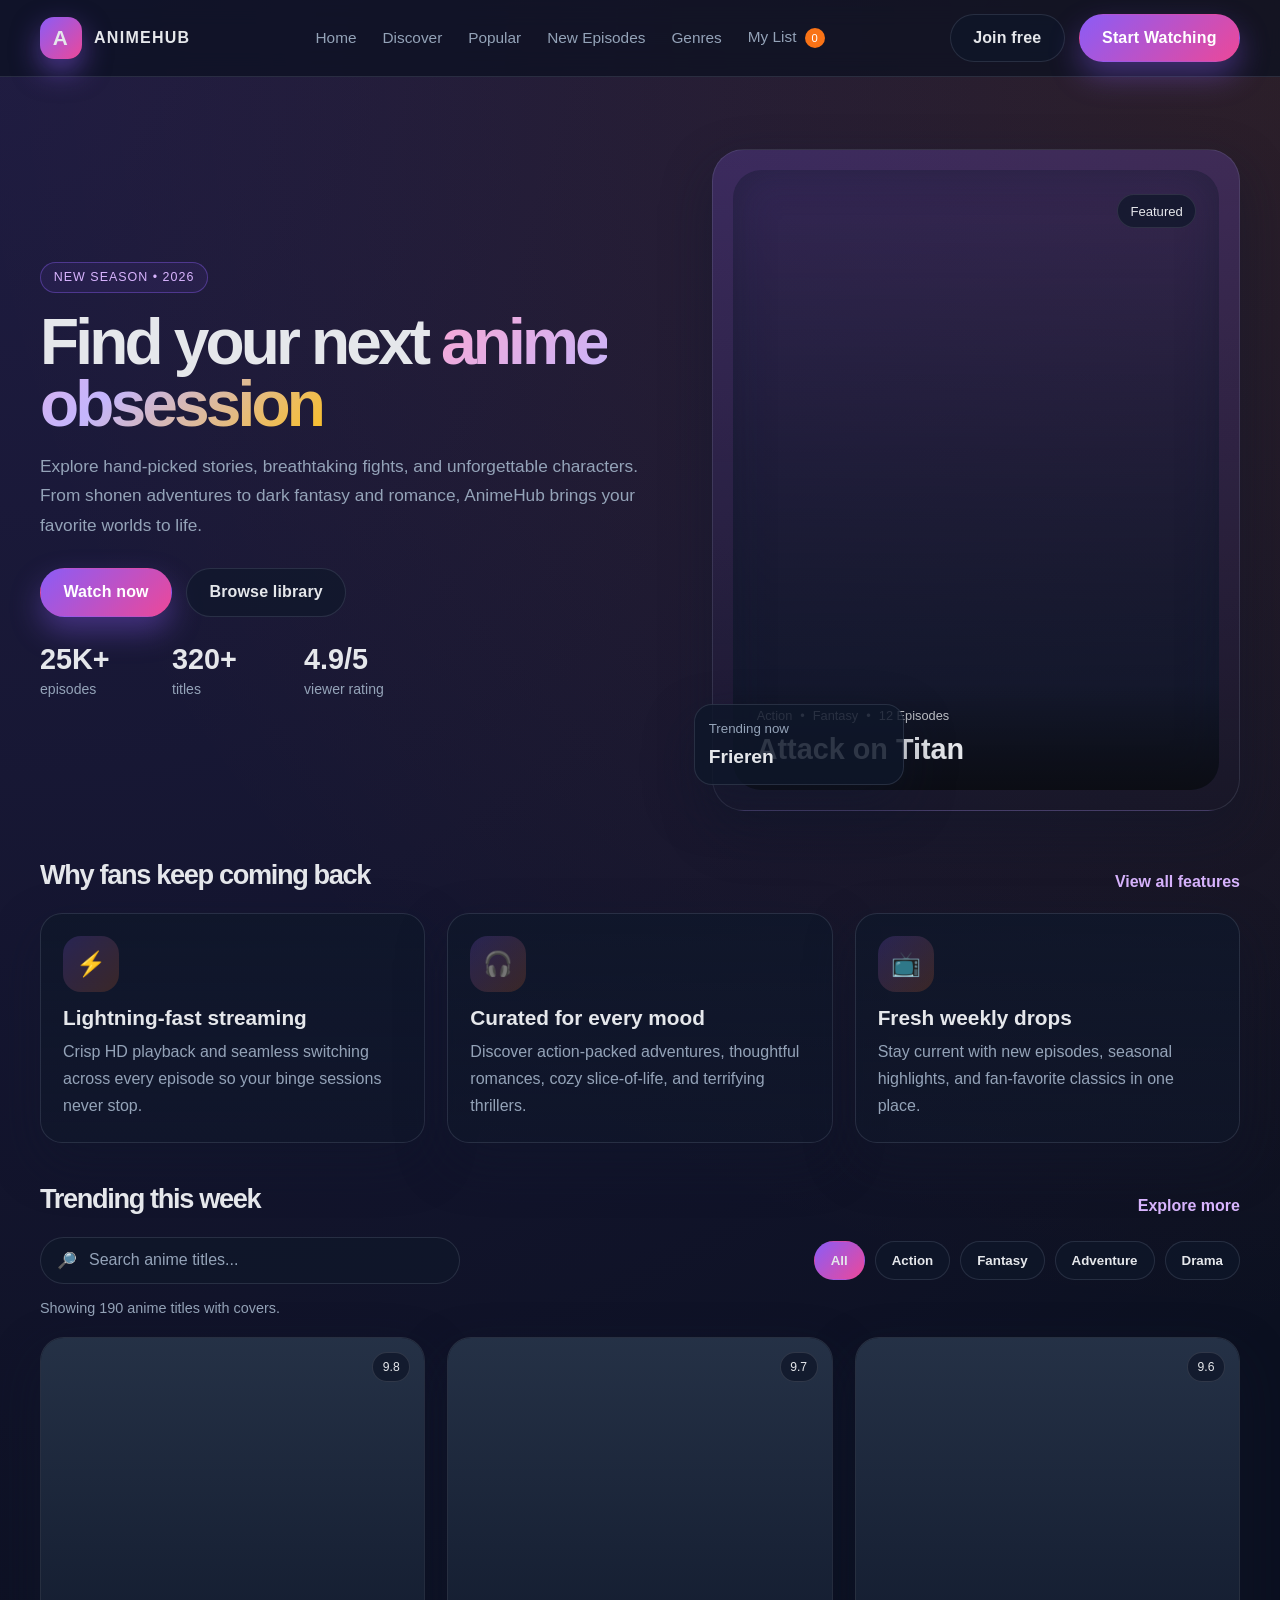
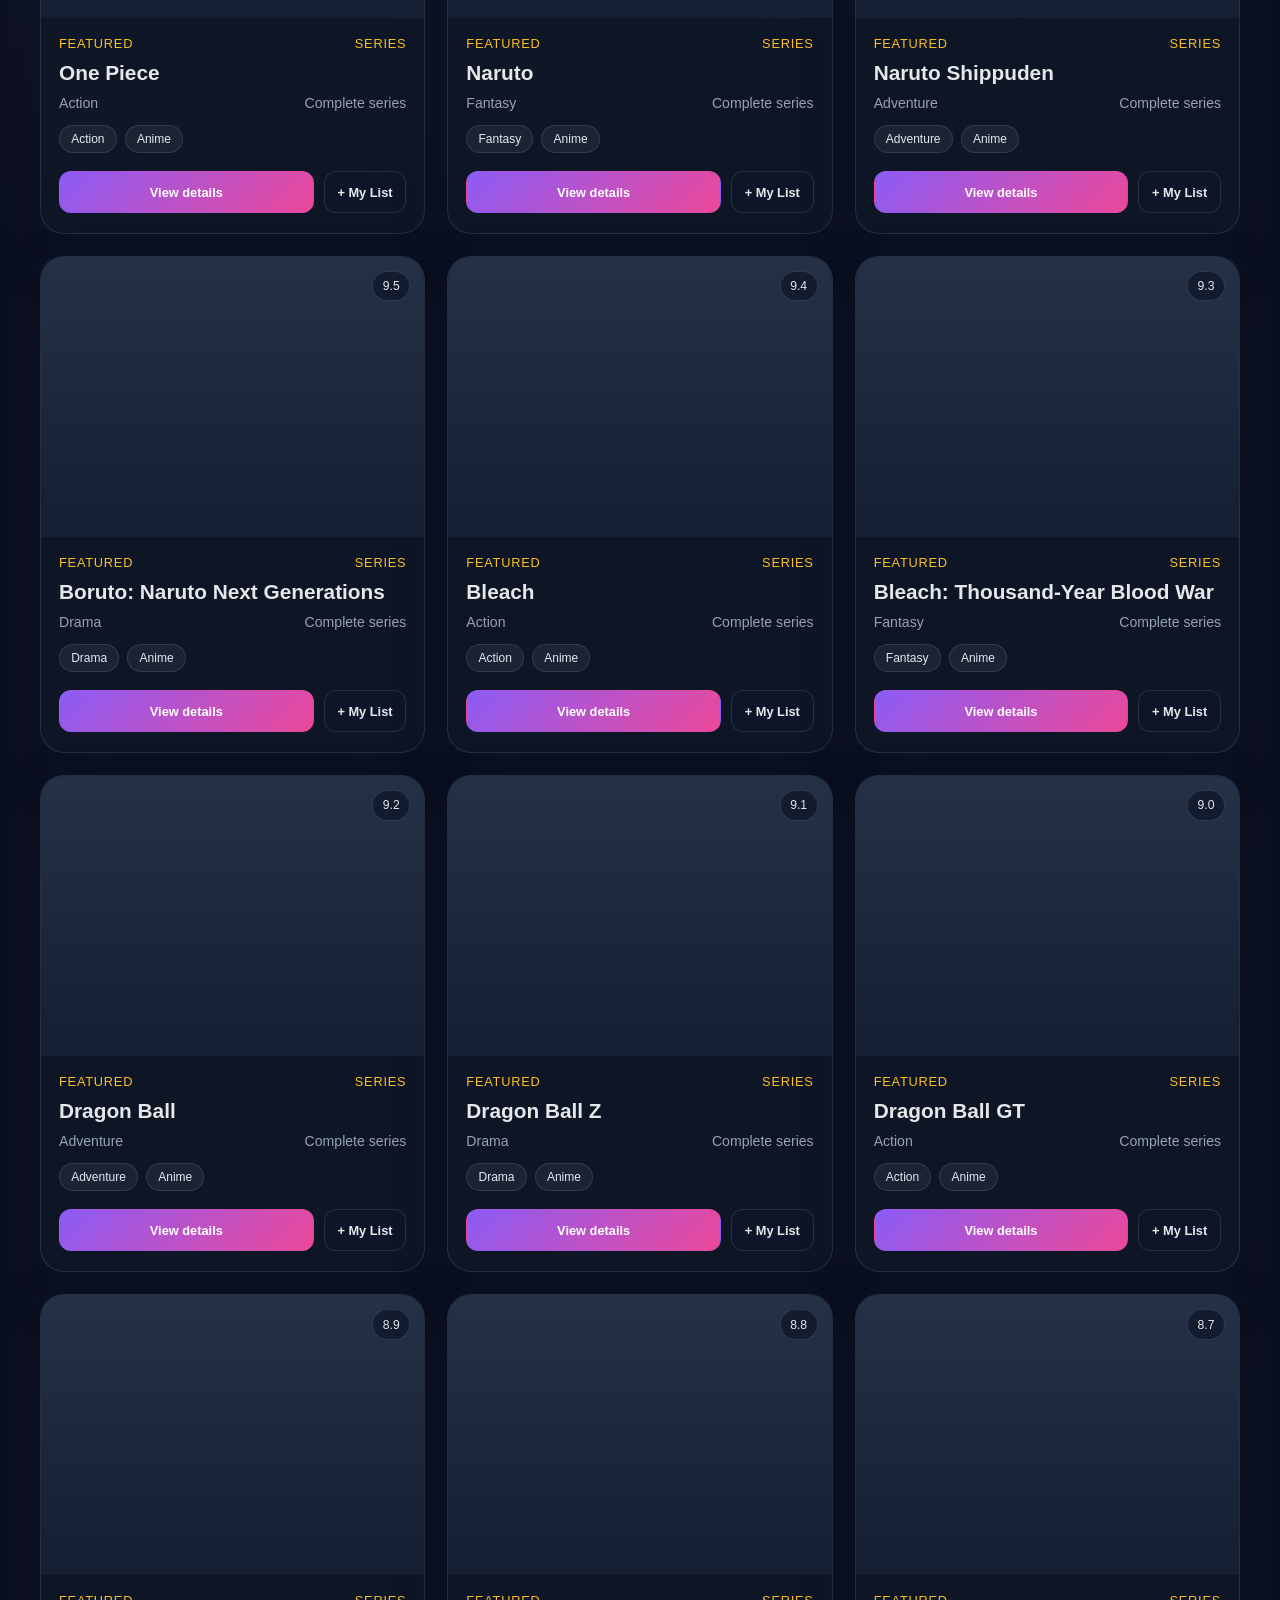
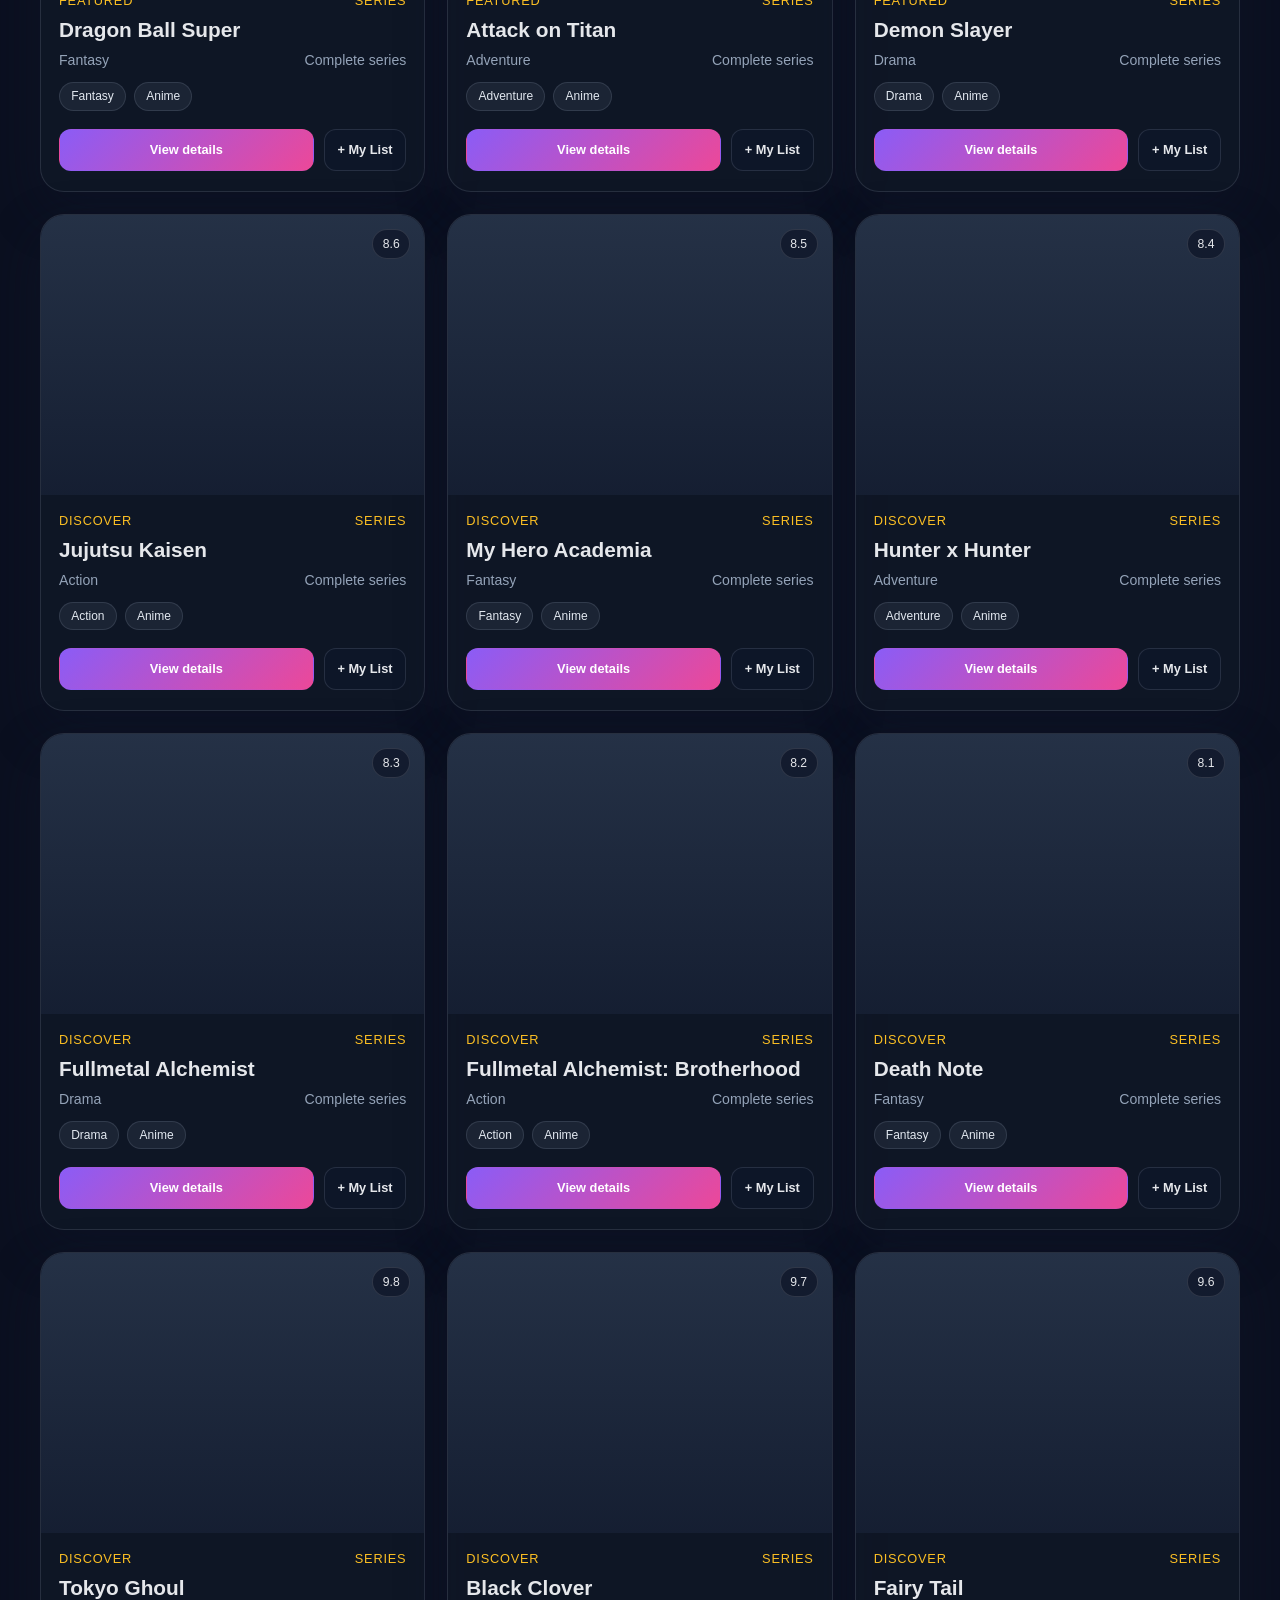
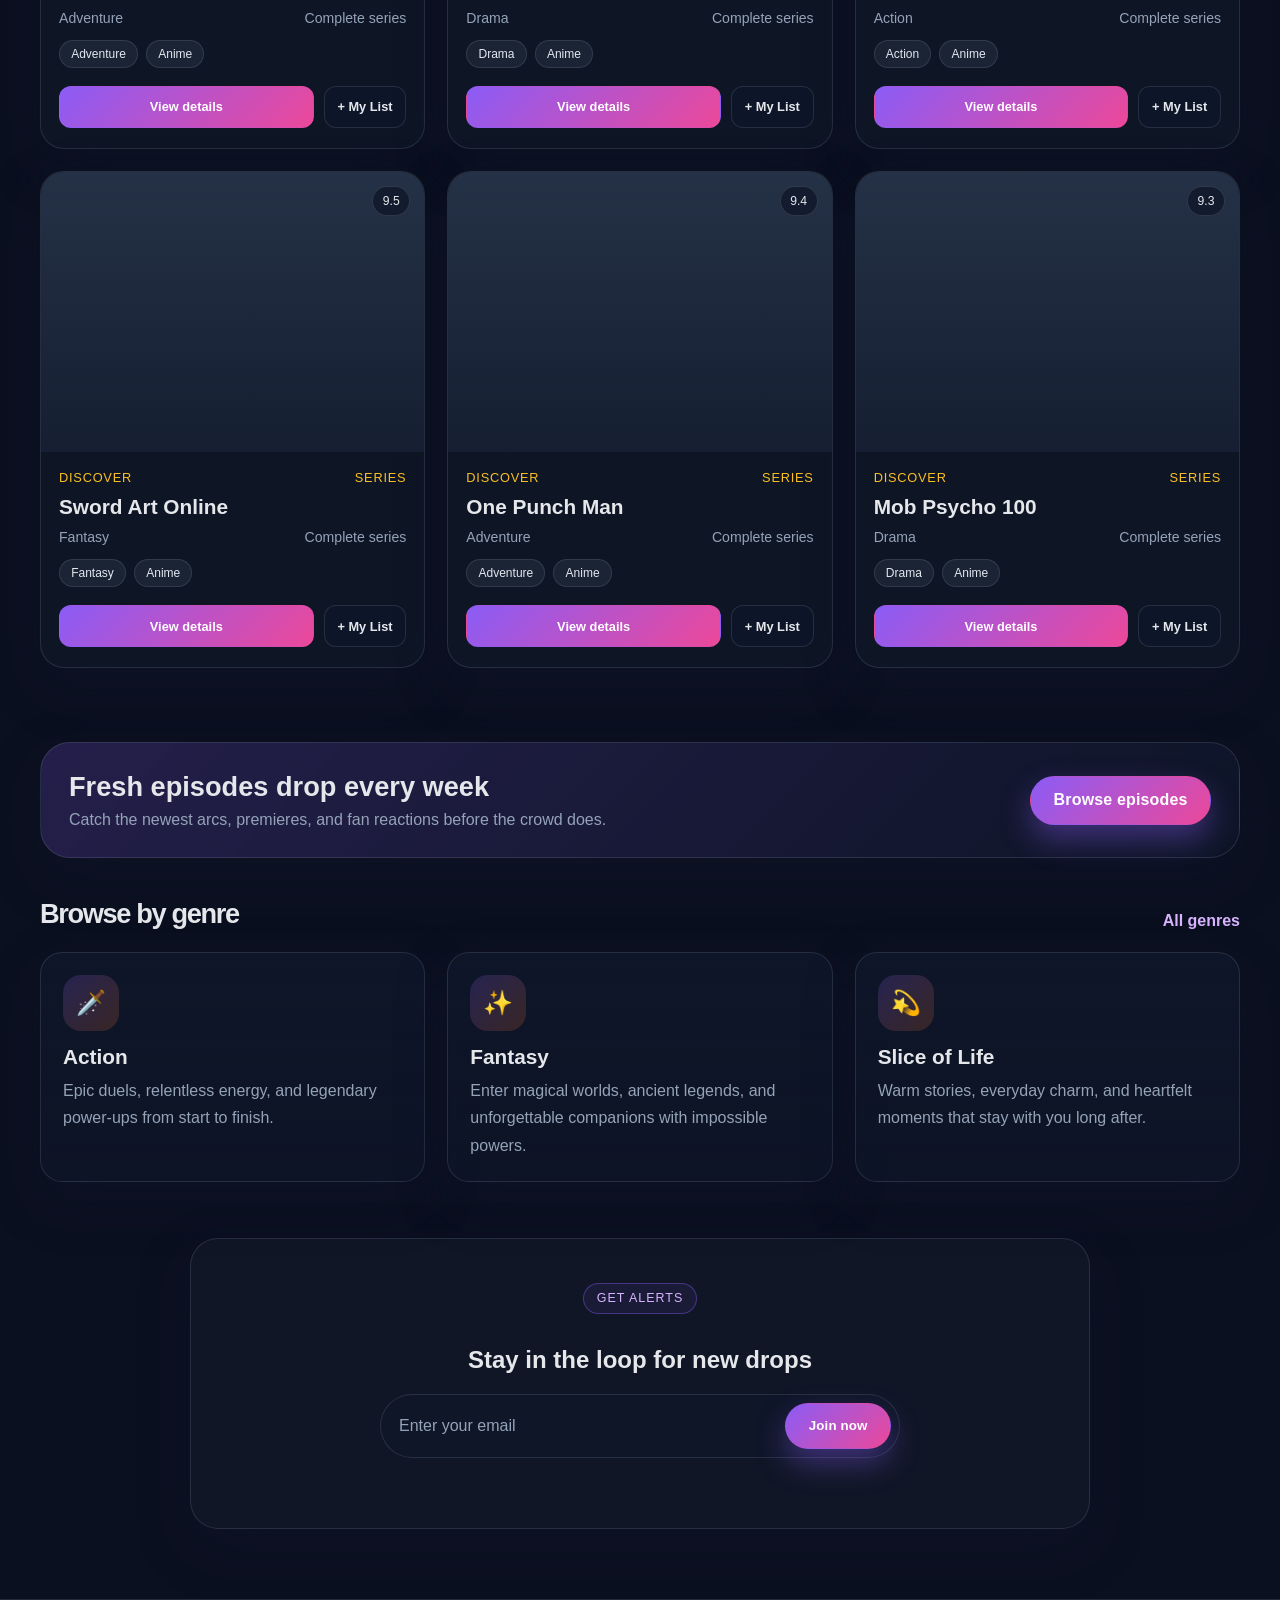
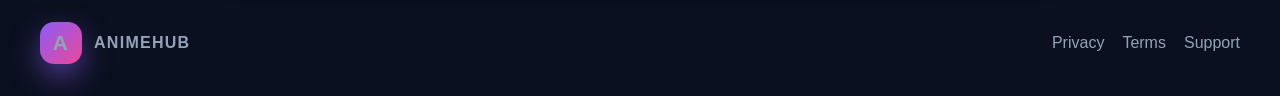
==== commit cac3ab7e: "Fix HTML encoding issues in index.html" ====
--- a/index.html
+++ b/index.html
@@ -11,14 +11,14 @@
     <meta name="theme-color" content="#0b1020" />
     <link rel="canonical" href="https://animehub-ng.github.io/" />
     <meta property="og:url" content="https://animehub-ng.github.io/" />
-    <meta property="og:site_name" content="animehub-ng" />
+    <meta property="og:site_name" content="AnimeHub" />
     <link rel="icon" type="image/svg+xml" href="favicon.svg" />
     <link rel="stylesheet" href="styles.css" />
   </head>
   <body>
     <header class="topbar">
       <div class="container nav">
-        <a href="#" class="brand" aria-label="animehub-ng home">
+        <a href="#" class="brand" aria-label="AnimeHub home">
           <span class="brand-mark">A</span>
           <span>AnimeHub</span>
         </a>
@@ -60,7 +60,7 @@
             <h1>Find your next <span>anime obsession</span></h1>
             <p>
               Explore hand-picked stories, breathtaking fights, and unforgettable characters.
-              From shonen adventures to dark fantasy and romance, animehub-ng brings your favorite worlds to life.
+              From shonen adventures to dark fantasy and romance, AnimeHub brings your favorite worlds to life.
             </p>
 
             <div class="hero-actions">
@@ -170,7 +170,7 @@
             </div>
           </div>
 
-          <p id="catalog-status" class="catalog-status" aria-live="polite">Showing the animehub-ng collection.</p>
+          <p id="catalog-status" class="catalog-status" aria-live="polite">Showing the AnimeHub collection.</p>
 
           <div id="trending-grid" class="grid trending-grid"></div>
         </div>
@@ -248,7 +248,7 @@
       <div class="container footer-row">
         <div class="brand">
           <span class="brand-mark">A</span>
-          <span>animehub-ng</span>
+          <span>AnimeHub</span>
         </div>
 
         <div class="footer-links">
